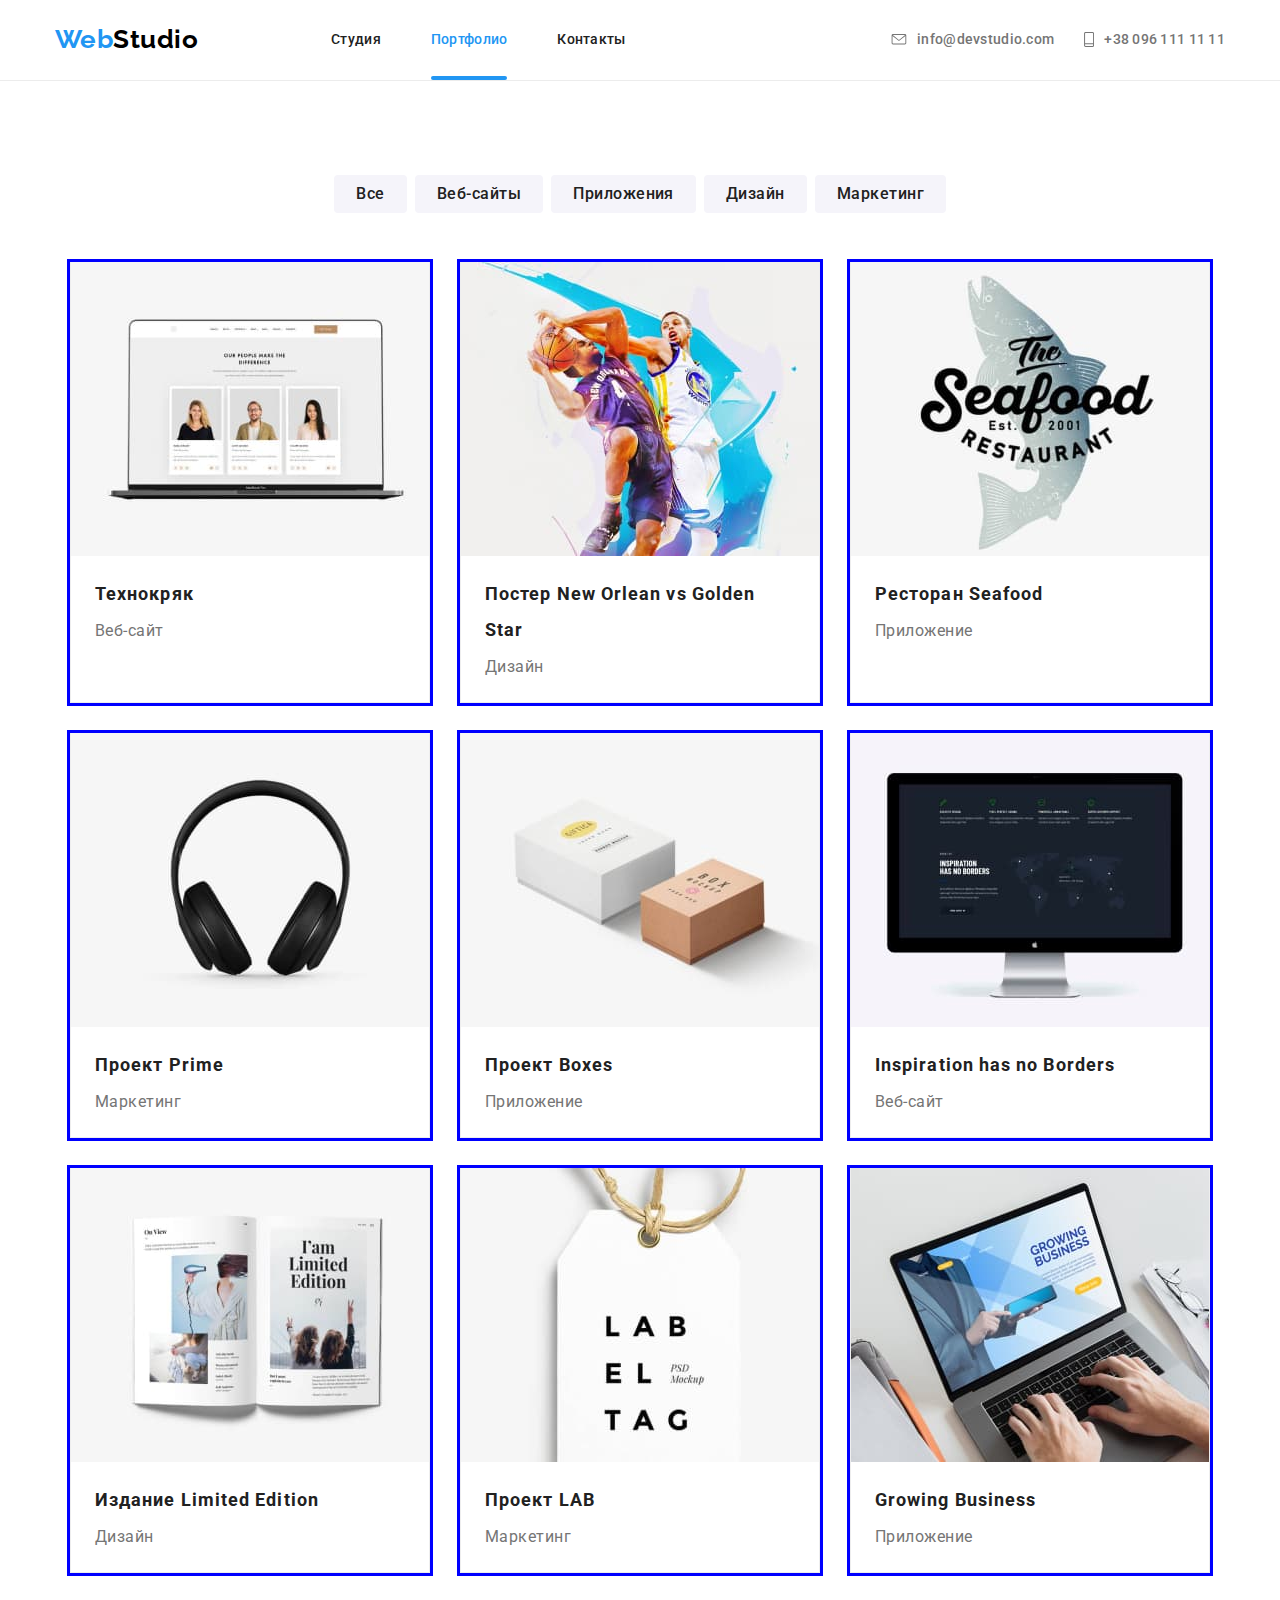
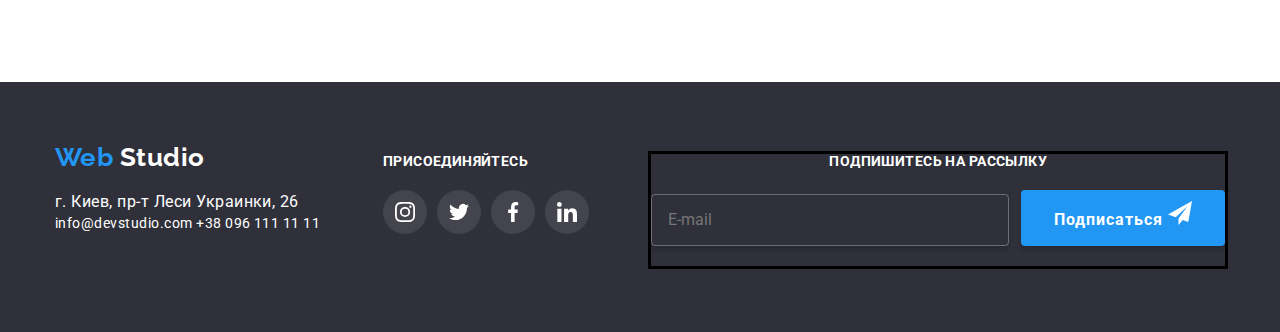
==== portfolio.html @ 9ae8184e "ДЗ адаптация" ====
<!DOCTYPE html>
<html lang="en">
  <head>
    <meta charset="UTF-8" />
    <meta name="viewport" content="width=device-width, initial-scale=1.0" />
    <title>Portfolio</title>
    <link
      href="https://fonts.googleapis.com/css2?family=Raleway:wght@700&family=Roboto:wght@400;500;700;900&display=swap"
      rel="stylesheet"
    />
    <link rel="stylesheet" href="./css/main.min.css" />
  </head>

  <body>
    <!--Header conteiner-->
    <header class="header">
      <div class="conteiner">
        <nav class="nav-conteiner">
          <a href="./index.html" class="logo">
            Web <span class="colorblack">Studio</span>
          </a>
          <button
            type="button"
            class="button-menu is-open"
            aria-expanded="false"
            aria-controls="navigation"
            data-menu-button
          >
            <svg class="icon" width="24" height="16" aria-label="menu switch">
              <use
                class="icon-menu"
                href="./img/symbol-defs3.svg#menu_24px"
              ></use>
              <use
                class="icon-close"
                href="./img/symbol-defs3.svg#close_24px"
              ></use>
            </svg>
          </button>
          <div class="navigation" id="navigation" data-menu>
            <ul class="site-nav">
              <li class="item">
                <a href="./index.html" class="link line-link">Студия</a>
              </li>
              <li class="item">
                <a href="./portfolio.html" class="link current">Портфолио</a>
              </li>
              <li class="item">
                <a href="#" class="link line-link">Контакты</a>
              </li>
            </ul>
            <address class="address-header">
              <a href="mailto:info@devstudio.com" class="link">
                <svg class="icon" width="16" height="11">
                  <use href="./img/symbol-defs3.svg#envelope"></use>
                </svg>
                <span class="contacts">info@devstudio.com</span>
              </a>
              <a href="tel:+380961111111" class="link">
                <svg class="icon" width="10" height="15">
                  <use href="./img/symbol-defs3.svg#vector"></use>
                </svg>
                <span class="contacts">+38 096 111 11 11</span></a
              >
            </address>
          </div>
        </nav>
      </div>
    </header>

    <!--Conteiner works-->
    <main>
      <section class="conteiner">
        <h1 class="visually-hidden">Portfolio</h1>

        <!--Conteiner filter-->
        <ul class="filter-button">
          <li class="item">
            <button type="button" class="button">Все</button>
          </li>
          <li class="item">
            <button type="button" class="button">Веб-сайты</button>
          </li>
          <li class="item">
            <button type="button" class="button">Приложения</button>
          </li>
          <li class="item">
            <button type="button" class="button">Дизайн</button>
          </li>
          <li class="item">
            <button type="button" class="button">Маркетинг</button>
          </li>
        </ul>

        <!--Conteiner portfolio-->
        <ul class="portfolio-list">
          <li class="item">
            <a href="#" class="portfolio-card">
              <div class="portfolio-hover">
                <img
                  src="./img/tekhnokriak.jpg"
                  alt="photo-website"
                  width="370"
                  height="294"
                  class="portfolio-img"
                />
                <p class="portfolio-description">
                  Технокряк это современная площадка распространения
                  коронавируса. Компании используют эту платформу для цифрового
                  шпионажа и атак на защищённые сервера конкурентов.
                </p>
              </div>

              <div class="portfolio">
                <h2 class="portfolio-title">Технокряк</h2>
                <p class="portfolio-text">Веб-сайт</p>
              </div>
            </a>
          </li>
          <li class="item">
            <a href="#" class="portfolio-card">
              <div class="portfolio-hover">
                <img
                  src="./img/poster.jpg"
                  alt="poster-basketball-players"
                  width="370"
                  height="294"
                  class="portfolio-img"
                />
                <p class="portfolio-description">
                  Lorem ipsum dolor, sit amet consectetur adipisicing elit.
                  Dignissimos, eaque perspiciatis. Adipisci commodi corporis
                  repellat? Rem, repudiandae! Illo, labore.
                </p>
              </div>
              <div class="portfolio">
                <h2 class="portfolio-title">
                  Постер New Orlean vs Golden Star
                </h2>
                <p class="portfolio-text">Дизайн</p>
              </div>
            </a>
          </li>
          <li class="item">
            <a href="#" class="portfolio-card">
              <div class="portfolio-hover">
                <img
                  src="./img/logo_seafood.jpg"
                  alt="logo-restoran-seafood"
                  width="370"
                  height="294"
                  class="portfolio-img"
                />
                <p class="portfolio-description">
                  Lorem ipsum dolor, sit amet consectetur adipisicing elit.
                  Dignissimos, eaque perspiciatis. Adipisci commodi corporis
                  repellat? Rem, repudiandae! Illo, labore.
                </p>
              </div>
              <div class="portfolio">
                <h2 class="portfolio-title">Ресторан Seafood</h2>
                <p class="portfolio-text">Приложение</p>
              </div>
            </a>
          </li>
          <li class="item">
            <a href="#" class="portfolio-card">
              <div class="portfolio-hover">
                <img
                  src="./img/wireless_headphones.jpg"
                  alt="photo-wireless-headphonesr"
                  width="370"
                  height="294"
                  class="portfolio-img"
                />
                <p class="portfolio-description">
                  Lorem ipsum dolor, sit amet consectetur adipisicing elit.
                  Dignissimos, eaque perspiciatis. Adipisci commodi corporis
                  repellat? Rem, repudiandae! Illo, labore.
                </p>
              </div>
              <div class="portfolio">
                <h2 class="portfolio-title">Проект Prime</h2>
                <p class="portfolio-text">Маркетинг</p>
              </div>
            </a>
          </li>
          <li class="item">
            <a href="#" class="portfolio-card">
              <div class="portfolio-hover">
                <img
                  src="./img/boxes.jpg"
                  alt="photo-two-boxes"
                  width="370"
                  height="294"
                  class="portfolio-img"
                />
                <p class="portfolio-description">
                  Lorem ipsum dolor, sit amet consectetur adipisicing elit.
                  Dignissimos, eaque perspiciatis. Adipisci commodi corporis
                  repellat? Rem, repudiandae! Illo, labore.
                </p>
              </div>
              <div class="portfolio">
                <h2 class="portfolio-title">Проект Boxes</h2>
                <p class="portfolio-text">Приложение</p>
              </div>
            </a>
          </li>
          <li class="item">
            <a href="#" class="portfolio-card">
              <div class="portfolio-hover">
                <img
                  src="./img/monitor.jpg"
                  alt="photo-monitor"
                  width="370"
                  height="294"
                  class="portfolio-img"
                />
                <p class="portfolio-description">
                  Lorem ipsum dolor, sit amet consectetur adipisicing elit.
                  Dignissimos, eaque perspiciatis. Adipisci commodi corporis
                  repellat? Rem, repudiandae! Illo, labore.
                </p>
              </div>
              <div class="portfolio">
                <h2 class="portfolio-title">Inspiration has no Borders</h2>
                <p class="portfolio-text">Веб-сайт</p>
              </div>
            </a>
          </li>
          <li class="item">
            <a href="#" class="portfolio-card">
              <div class="portfolio-hover">
                <img
                  src="./img/open-book.jpg"
                  alt="photo-open-book"
                  width="370"
                  height="294"
                  class="portfolio-img"
                />
                <p class="portfolio-description">
                  Lorem ipsum dolor, sit amet consectetur adipisicing elit.
                  Dignissimos, eaque perspiciatis. Adipisci commodi corporis
                  repellat? Rem, repudiandae! Illo, labore.
                </p>
              </div>
              <div class="portfolio">
                <h2 class="portfolio-title">Издание Limited Edition</h2>
                <p class="portfolio-text">Дизайн</p>
              </div>
            </a>
          </li>
          <li class="item">
            <a href="#" class="portfolio-card">
              <div class="portfolio-hover">
                <img
                  src="./img/label.jpg"
                  alt="photo-label"
                  width="370"
                  height="294"
                  class="portfolio-img"
                />
                <p class="portfolio-description">
                  Lorem ipsum dolor, sit amet consectetur adipisicing elit.
                  Dignissimos, eaque perspiciatis. Adipisci commodi corporis
                  repellat? Rem, repudiandae! Illo, labore.
                </p>
              </div>
              <div class="portfolio">
                <h2 class="portfolio-title">Проект LAB</h2>
                <p class="portfolio-text">Маркетинг</p>
              </div>
            </a>
          </li>
          <li class="item">
            <a href="#" class="portfolio-card">
              <div class="portfolio-hover">
                <img
                  src="./img/hands_laptop.jpg"
                  alt="photo-hands-laptop"
                  width="370"
                  height="294"
                  class="portfolio-img"
                />
                <p class="portfolio-description">
                  Lorem ipsum dolor, sit amet consectetur adipisicing elit.
                  Dignissimos, eaque perspiciatis. Adipisci commodi corporis
                  repellat? Rem, repudiandae! Illo, labore.
                </p>
              </div>
              <div class="portfolio">
                <h2 class="portfolio-title">Growing Business</h2>
                <p class="portfolio-text">Приложение</p>
              </div>
            </a>
          </li>
        </ul>
      </section>
    </main>

    <!--Footer conteiner-->
    <footer class="footer">
      <div class="conteiner">
        <div>
          <a href="./index.html" class="logo">
            Web <span class="colorwite">Studio</span>
          </a>

          <div class="address-footer">
            <address class="address-title">
              г. Киев, пр-т Леси Украинки, 26
            </address>

            <address class="address-subject">
              <a href="mailto:info@devstudio.com" class="link"
                >info@devstudio.com</a
              >
              <a href="tel:+380961111111" class="link">+38 096 111 11 11</a>
            </address>
          </div>
        </div>

        <div>
          <b class="footer-title">Присоединяйтесь</b>
          <ul class="social-item">
            <li class="social-footer">
              <a
                href="https://www.instagram.com/"
                aria-label="Instagram linc"
                target="_blank"
                class="link"
              >
                <span class="visually-hidden">Instagram linc</span>
                <svg class="icon" width="20" height="20">
                  <use href="./img/symbol-defs3.svg#instagram"></use>
                </svg>
              </a>
            </li>
            <li class="social-footer">
              <a
                href="https://twitter.com/"
                aria-label="Twitter linc"
                target="_blank"
                class="link"
              >
                <span class="visually-hidden">Twitter linc</span>
                <svg class="icon" width="20" height="20">
                  <use href="./img/symbol-defs3.svg#twitter"></use>
                </svg>
              </a>
            </li>
            <li class="social-footer">
              <a
                href="https://www.facebook.com/"
                aria-label="Facebook linc"
                target="_blank"
                class="link"
              >
                <span class="visually-hidden">Facebook linc</span>
                <svg class="icon" width="20" height="20">
                  <use href="./img/symbol-defs3.svg#facebook"></use>
                </svg>
              </a>
            </li>
            <li class="social-footer">
              <a
                href="https://www.linkedin.com/"
                aria-label="LinkedIn linc"
                target="_blank"
                class="link"
              >
                <span class="visually-hidden">LinkedIn linc</span>
                <svg class="icon" width="20" height="20">
                  <use href="./img/symbol-defs3.svg#linkedin"></use>
                </svg>
              </a>
            </li>
          </ul>
        </div>

        <div class="footer-mailing">
          <b class="footer-title">Подпишитесь на рассылку</b>

          <form class="form-footer" autocomplete="off">
            <input
              type="email"
              class="item"
              name="mail"
              id="mail"
              placeholder="E-mail"
            />
            <button type="submit" class="button-hero">
              Подписаться
              <svg class="icon" width="24" height="24">
                <use href="./img/symbol-defs3.svg#icon_send"></use>
              </svg>
            </button>
          </form>
        </div>
      </div>
    </footer>
  </body>
</html>
---- css/main.min.css ----
.address-header .link,.button-hero{display:-webkit-box;display:-ms-flexbox;display:flex;-webkit-box-align:center;-ms-flex-align:center;align-items:center}.services{display:-webkit-box;display:-ms-flexbox;display:flex;-ms-flex-wrap:wrap;flex-wrap:wrap}.form-field{display:-webkit-box;display:-ms-flexbox;display:flex;-webkit-box-orient:vertical;-webkit-box-direction:normal;-ms-flex-direction:column;flex-direction:column}.header .conteiner{display:-webkit-box;display:-ms-flexbox;display:flex;-webkit-box-pack:justify;-ms-flex-pack:justify;justify-content:space-between}.current::after,.line-link::after{content:"";position:absolute;bottom:0px;left:0px;height:4px;width:100%;background-color:#2196f3;border-radius:2px}.employees-link,.modal{-webkit-box-shadow:0px 2px 1px rgba(0,0,0,0.2),0px 1px 1px rgba(0,0,0,0.14),0px 1px 3px rgba(0,0,0,0.12);box-shadow:0px 2px 1px rgba(0,0,0,0.2),0px 1px 1px rgba(0,0,0,0.14),0px 1px 3px rgba(0,0,0,0.12)}.policy:visited{display:inline-block;margin-left:4px;color:#2196f3;text-decoration:underline}/*! modern-normalize v0.7.0 | MIT License | https://github.com/sindresorhus/modern-normalize */*,*::before,*::after{-webkit-box-sizing:border-box;box-sizing:border-box}:root{-moz-tab-size:4;-o-tab-size:4;tab-size:4}html{line-height:1.15;-webkit-text-size-adjust:100%}body{margin:0}body{font-family:system-ui,-apple-system,"Segoe UI",Roboto,Helvetica,Arial,sans-serif,"Apple Color Emoji","Segoe UI Emoji"}hr{height:0}abbr[title]{-webkit-text-decoration:underline dotted;text-decoration:underline dotted}b,strong{font-weight:bolder}code,kbd,samp,pre{font-family:ui-monospace, SFMono-Regular, Consolas, "Liberation Mono", Menlo, monospace;font-size:1em}small{font-size:80%}sub,sup{font-size:75%;line-height:0;position:relative;vertical-align:baseline}sub{bottom:-0.25em}sup{top:-0.5em}button,input,optgroup,select,textarea{font-family:inherit;font-size:100%;line-height:1.15;margin:0}button,select{text-transform:none}button,[type="button"],[type="reset"],[type="submit"]{-webkit-appearance:button}button::-moz-focus-inner,[type="button"]::-moz-focus-inner,[type="reset"]::-moz-focus-inner,[type="submit"]::-moz-focus-inner{border-style:none;padding:0}button:-moz-focusring,[type="button"]:-moz-focusring,[type="reset"]:-moz-focusring,[type="submit"]:-moz-focusring{outline:1px dotted ButtonText}legend{padding:0}progress{vertical-align:baseline}[type="number"]::-webkit-inner-spin-button,[type="number"]::-webkit-outer-spin-button{height:auto}[type="search"]{-webkit-appearance:textfield;outline-offset:-2px}[type="search"]::-webkit-search-decoration{-webkit-appearance:none}::-webkit-file-upload-button{-webkit-appearance:button;font:inherit}summary{display:list-item}html{-webkit-box-sizing:border-box;box-sizing:border-box}*,*::before,*::after{-webkit-box-sizing:inherit;box-sizing:inherit}a{text-decoration:none;color:inherit}address{font-style:inherit}button{border:none;outline:none;background-color:none;color:none;font-family:inherit}ul{list-style:none;margin:0px;padding:0px}h1,h2,h3,p{margin:auto}img{margin:0px;padding:0px;display:block}body{background-color:#fff;color:#757575;font-family:Roboto,sans-serif;letter-spacing:0.03em}body.modal-open{overflow:hidden}footer{background-color:#2f303a;color:#fff}.conteiner{max-width:1200px;margin:0px auto 0px}@media screen and (max-width: 479px){.conteiner{padding:60px 15px;width:calc(100% - 30px)}}@media screen and (min-width: 480px){.conteiner{width:480px;padding:60px 15px}}@media screen and (min-width: 768px){.conteiner{width:768px;padding:60px 15px}}@media screen and (min-width: 1200px){.conteiner{width:1200px;padding:94px 15px}}.header{border:1px solid #ececec;border-left:0px;border-right:0px;border-top:0px}.header .conteiner{padding-top:0px;padding-bottom:0px;-webkit-box-align:baseline;-ms-flex-align:baseline;align-items:baseline}.header{position:-webkit-sticky;position:sticky;top:0;z-index:1;border-bottom:1px solid #ececec;background-color:#fff}.footer .conteiner{display:-webkit-box;display:-ms-flexbox;display:flex;padding-top:60px;padding-bottom:60px}@media screen and (max-width: 767px){.footer .conteiner{-webkit-box-orient:vertical;-webkit-box-direction:normal;-ms-flex-direction:column;flex-direction:column;-webkit-box-align:center;-ms-flex-align:center;align-items:center}}@media screen and (min-width: 768px){.footer .conteiner{-webkit-box-orient:horizontal;-webkit-box-direction:normal;-ms-flex-direction:row;flex-direction:row;-ms-flex-wrap:wrap;flex-wrap:wrap;-ms-flex-line-pack:end;align-content:flex-end}}@media screen and (min-width: 1200px){.footer .conteiner{-webkit-box-orient:horizontal;-webkit-box-direction:normal;-ms-flex-direction:row;flex-direction:row;-webkit-box-pack:justify;-ms-flex-pack:justify;justify-content:space-between;-webkit-box-align:baseline;-ms-flex-align:baseline;align-items:baseline}}.footer-mailing{outline:solid 3px black;display:-webkit-box;display:-ms-flexbox;display:flex;-webkit-box-orient:vertical;-webkit-box-direction:normal;-ms-flex-direction:column;flex-direction:column;-webkit-box-align:center;-ms-flex-align:center;align-items:center}.footer-title{display:inline-block}@media screen and (max-width: 767px){.address-conteiner{display:-webkit-box;display:-ms-flexbox;display:flex;-webkit-box-orient:vertical;-webkit-box-direction:normal;-ms-flex-direction:column;flex-direction:column;-webkit-box-align:center;-ms-flex-align:center;align-items:center;padding-bottom:60px}}@media screen and (min-width: 768px){.address-conteiner{display:-webkit-box;display:-ms-flexbox;display:flex;-webkit-box-orient:vertical;-webkit-box-direction:normal;-ms-flex-direction:column;flex-direction:column;-webkit-box-align:center;-ms-flex-align:center;align-items:center}}@media screen and (max-width: 767px){.social-colneiner{display:-webkit-box;display:-ms-flexbox;display:flex;-webkit-box-orient:vertical;-webkit-box-direction:normal;-ms-flex-direction:column;flex-direction:column;-webkit-box-align:center;-ms-flex-align:center;align-items:center;padding-bottom:60px}}@media screen and (min-width: 768px){.social-colneiner{display:-webkit-box;display:-ms-flexbox;display:flex;-webkit-box-orient:vertical;-webkit-box-direction:normal;-ms-flex-direction:column;flex-direction:column;-webkit-box-align:center;-ms-flex-align:center;align-items:center}}.logo{color:#2196f3;font-family:Raleway,sans-serif;display:inline-block;outline:none}@media screen and (max-width: 767px){.logo{font-weight:bold;font-size:24px;line-height:1.17}}@media screen and (min-width: 768px){.logo{display:-webkit-box;display:-ms-flexbox;display:flex;-webkit-box-flex:1;-ms-flex-positive:1;flex-grow:1;font-weight:bold;font-size:24px;line-height:1.17}}@media screen and (min-width: 1200px){.logo{display:-webkit-box;display:-ms-flexbox;display:flex;-webkit-box-flex:0.5;-ms-flex-positive:0.5;flex-grow:0.5;font-weight:bold;font-size:26px;line-height:1.2}}.colorblack{color:#000}.colorwite{color:#fff}.footer .logo{margin-bottom:20px;display:inline-block}@media screen and (max-width: 767px){.footer .logo{font-weight:bold;font-size:24px;line-height:1.17}}@media screen and (min-width: 768px){.footer .logo{font-weight:bold;font-size:24px;line-height:1.17}}@media screen and (min-width: 1200px){.footer .logo{width:100%;font-weight:bold;font-size:26px;line-height:1.2}}.header{position:relative}.nav-conteiner{display:-webkit-box;display:-ms-flexbox;display:flex;-webkit-box-align:center;-ms-flex-align:center;align-items:center;-webkit-box-flex:1;-ms-flex-positive:1;flex-grow:1}@media screen and (max-width: 767px){.nav-conteiner{-webkit-box-pack:justify;-ms-flex-pack:justify;justify-content:space-between;height:60px}}@media screen and (min-width: 768px){.nav-conteiner{-webkit-box-pack:center;-ms-flex-pack:center;justify-content:center;height:80px}}@media screen and (max-width: 767px){.navigation{display:none;background-color:#fff;position:absolute;top:100%;left:0;width:100%;height:393px}.navigation.is-open{display:block}}@media screen and (min-width: 768px){.navigation{display:-webkit-box;display:-ms-flexbox;display:flex;-webkit-box-pack:justify;-ms-flex-pack:justify;justify-content:space-between;-webkit-box-flex:1;-ms-flex-positive:1;flex-grow:1}}.site-nav{display:-webkit-box;display:-ms-flexbox;display:flex}@media screen and (min-width: 768px){.site-nav .item:not(:last-child){margin-right:50px}}@media screen and (max-width: 767px){.site-nav{-webkit-box-orient:vertical;-webkit-box-direction:normal;-ms-flex-direction:column;flex-direction:column;-webkit-box-align:center;-ms-flex-align:center;align-items:center;padding:60px 0px}.site-nav .item:not(:last-child){margin-bottom:30px}}.site-nav .link{position:relative;color:#212121}@media screen and (max-width: 767px){.site-nav .link{font-weight:500;font-size:18px;line-height:1.17;letter-spacing:.02em;display:block;padding-bottom:10px}}@media screen and (min-width: 768px){.site-nav .link{font-weight:500;font-size:14px;line-height:1.14;letter-spacing:.02em;display:block;padding-top:32px;padding-bottom:32px}}.site-nav .link:hover,.site-nav .link:focus{color:#2196f3;outline:none;-webkit-transition:color 2500ms cubic-bezier(0.4, 0, 0.2, 1);transition:color 2500ms cubic-bezier(0.4, 0, 0.2, 1)}.site-nav .link.current{color:#2196f3}.line-link::after{-webkit-transform:scaleX(0);transform:scaleX(0);-webkit-transition:-webkit-transform 2500ms cubic-bezier(0.4, 0, 0.2, 1);transition:-webkit-transform 2500ms cubic-bezier(0.4, 0, 0.2, 1);transition:transform 2500ms cubic-bezier(0.4, 0, 0.2, 1);transition:transform 2500ms cubic-bezier(0.4, 0, 0.2, 1), -webkit-transform 2500ms cubic-bezier(0.4, 0, 0.2, 1)}.line-link:hover:after{-webkit-transform:scaleX(1);transform:scaleX(1)}.address-header{--color3: currentColor}@media screen and (max-width: 767px){.address-header{display:-webkit-box;display:-ms-flexbox;display:flex;-webkit-box-orient:vertical;-webkit-box-direction:normal;-ms-flex-direction:column;flex-direction:column;-webkit-box-align:center;-ms-flex-align:center;align-items:center;-webkit-box-pack:space-evenly;-ms-flex-pack:space-evenly;justify-content:space-evenly;padding-bottom:60px}}@media screen and (min-width: 768px){.address-header{display:-webkit-box;display:-ms-flexbox;display:flex;-webkit-box-orient:vertical;-webkit-box-direction:normal;-ms-flex-direction:column;flex-direction:column;-webkit-box-pack:space-evenly;-ms-flex-pack:space-evenly;justify-content:space-evenly}}@media screen and (min-width: 1200px){.address-header{display:-webkit-box;display:-ms-flexbox;display:flex;-webkit-box-orient:horizontal;-webkit-box-direction:normal;-ms-flex-direction:row;flex-direction:row;-ms-flex-pack:distribute;justify-content:space-around}}.address-header .link{color:#757575;-webkit-transition:border 2500ms cubic-bezier(0.4, 0, 0.2, 1),color 2500ms cubic-bezier(0.4, 0, 0.2, 1);transition:border 2500ms cubic-bezier(0.4, 0, 0.2, 1),color 2500ms cubic-bezier(0.4, 0, 0.2, 1)}.address-header .link:hover,.address-header .link:focus{color:#2196f3;outline:none}@media screen and (max-width: 767px){.address-header .link{font-weight:500;font-size:18px;line-height:1.17;letter-spacing:.02em}.address-header .link:not(:last-child){margin-bottom:16px}}@media screen and (min-width: 768px){.address-header .link{font-weight:500;font-size:12px;line-height:1.17;letter-spacing:.02em}}@media screen and (min-width: 1200px){.address-header .link{font-weight:500;font-size:14px;line-height:1.14;letter-spacing:.02em}.address-header .link:not(:last-child){margin-right:30px}}.address-header .contacts{margin-left:10px}.address-footer{display:-webkit-box;display:-ms-flexbox;display:flex;height:79px;width:100%}@media screen and (max-width: 1199px){.address-footer{-webkit-box-orient:vertical;-webkit-box-direction:normal;-ms-flex-direction:column;flex-direction:column;-webkit-box-align:center;-ms-flex-align:center;align-items:center}}@media screen and (min-width: 1200px){.address-footer{-webkit-box-orient:vertical;-webkit-box-direction:normal;-ms-flex-direction:column;flex-direction:column;-webkit-box-align:start;-ms-flex-align:start;align-items:flex-start}}.address-subject{font-weight:400;font-size:14px;line-height:1.7;margin-bottom:4px;display:inline-block}.address-contacts{display:inline-block;margin-bottom:4px;color:rgba(250,250,250,0.6);font-weight:400;font-size:14px;line-height:1.7;-webkit-transition:background-color 2500ms cubic-bezier(0.4, 0, 0.2, 1),color 2500ms cubic-bezier(0.4, 0, 0.2, 1);transition:background-color 2500ms cubic-bezier(0.4, 0, 0.2, 1),color 2500ms cubic-bezier(0.4, 0, 0.2, 1)}.address-contacts:hover,.address-contacts:focus{color:#2196f3;outline:none}.address-contacts:nth-last-child(-n+1){margin-bottom:0}.button-hero{display:inline-block;padding:10px 32px;min-width:200px;min-height:50px;border-radius:4px;background-color:#2196f3;color:#fff;border:1px solid transparent;-webkit-box-shadow:0px 4px 4px rgba(0,0,0,0.15);box-shadow:0px 4px 4px rgba(0,0,0,0.15);font-weight:700;font-size:16px;line-height:1.88;letter-spacing:.06em;-webkit-transition:background-color 2500ms cubic-bezier(0.4, 0, 0.2, 1),color 2500ms cubic-bezier(0.4, 0, 0.2, 1);transition:background-color 2500ms cubic-bezier(0.4, 0, 0.2, 1),color 2500ms cubic-bezier(0.4, 0, 0.2, 1)}.button-hero:focus,.button-hero:hover{background-color:#188ce8;outline:none}.hero .icon{margin-left:10px}.button{padding:6px 22px;margin:0px;background-color:#f5f4fa;color:#212121;min-width:73px;min-height:38px;border-radius:4px;font-weight:500;font-size:16px;line-height:1.6;letter-spacing:.03em}.filter-button{margin-bottom:34px}@media screen and (max-width: 767px){.filter-button{display:-webkit-box;display:-ms-flexbox;display:flex;-ms-flex-wrap:wrap;flex-wrap:wrap;-ms-flex-line-pack:distribute;align-content:space-around}}@media screen and (min-width: 768px){.filter-button{display:-webkit-box;display:-ms-flexbox;display:flex;-webkit-box-pack:center;-ms-flex-pack:center;justify-content:center;-webkit-box-align:center;-ms-flex-align:center;align-items:center}}.filter-button .item:not(:last-child){margin-right:8px}.filter-button .button{-webkit-transition:background-color 2500ms cubic-bezier(0.4, 0, 0.2, 1),color 2500ms cubic-bezier(0.4, 0, 0.2, 1);transition:background-color 2500ms cubic-bezier(0.4, 0, 0.2, 1),color 2500ms cubic-bezier(0.4, 0, 0.2, 1)}.filter-button .button:hover,.filter-button .button:focus{background-color:#2196f3;color:#fff;-webkit-box-shadow:0px 2px 2px rgba(0,0,0,0.12),0px 1px 2px rgba(0,0,0,0.08),0px 3px 1px rgba(0,0,0,0.1);box-shadow:0px 2px 2px rgba(0,0,0,0.12),0px 1px 2px rgba(0,0,0,0.08),0px 3px 1px rgba(0,0,0,0.1);outline:none}.button-menu{width:40px;height:40px;display:-webkit-inline-box;display:-ms-inline-flexbox;display:inline-flex;-webkit-box-pack:center;-ms-flex-pack:center;justify-content:center;-webkit-box-align:center;-ms-flex-align:center;align-items:center;margin:0;padding:0;background-color:transparent}@media screen and (min-width: 767px){.button-menu{display:none}}.button-menu .icon-menu{display:none}.button-menu.is-open .icon-menu{display:block}.button-menu.is-open .icon-close{display:none}.button-menu .icon:hover,.button-menu .icon:focus{fill:#2196f3;-webkit-transition:2500ms cubic-bezier(0.4, 0, 0.2, 1);transition:2500ms cubic-bezier(0.4, 0, 0.2, 1)}.section-title{color:#212121;text-align:center}@media screen and (max-width: 1199px){.section-title{font-weight:700;font-size:28px;line-height:1.18;margin-bottom:30px}}@media screen and (min-width: 1200px){.section-title{font-weight:700;font-size:36px;line-height:1.17;margin-bottom:50px}}.visually-hidden{position:absolute;clip:rect(1px, 1px, 1px, 1px);padding:0;border:0;width:1px;height:1px;overflow:hidden}@media screen and (min-width: 768px){.features{display:-webkit-box;display:-ms-flexbox;display:flex;-ms-flex-wrap:wrap;flex-wrap:wrap;margin:-15px}}.features-title{margin-bottom:10px;color:#212121;font-weight:700;font-size:14px;line-height:1.14;text-transform:uppercase}@media screen and (max-width: 767px){.features-title{text-align:center}}.features-text{font-weight:400;font-size:14px;line-height:1.7}@media screen and (max-width: 767px){.features-list:not(:last-child){margin-bottom:30px}}@media screen and (min-width: 768px){.features-list{width:calc((100% - 2 * 30px) / 2);margin:15px}}@media screen and (min-width: 1200px){.features-list{width:calc((100% - 4 * 30px) / 4);margin:15px}}.features-link{border-radius:4px;background-color:#f5f4fa;display:-webkit-inline-box;display:-ms-inline-flexbox;display:inline-flex;-webkit-box-pack:center;-ms-flex-pack:center;justify-content:center;-webkit-box-align:center;-ms-flex-align:center;align-items:center;margin-bottom:30px;width:100%;height:120px}.services-title{color:#fff;font-weight:700;font-size:14px;line-height:1.14;text-transform:uppercase}.services-img{display:block}.services-link{position:relative;width:calc((100% - 3 * 30px) / 3);margin:15px}.services-actions{width:370px;height:70px;background-color:rgba(47,48,58,0.8);position:absolute;top:100%;left:50%;-webkit-transform:translate(-50%, -100%);transform:translate(-50%, -100%);display:-webkit-box;display:-ms-flexbox;display:flex;-webkit-box-pack:center;-ms-flex-pack:center;justify-content:center;-webkit-box-align:center;-ms-flex-align:center;align-items:center}@media screen and (max-width: 1199px){.services{display:none}}.customers-items{display:-webkit-box;display:-ms-flexbox;display:flex;-ms-flex-wrap:wrap;flex-wrap:wrap;margin:-15px;--color4: currentColor;color:#afb1b8}.customers-linc{height:90px;margin:15px;display:-webkit-inline-box;display:-ms-inline-flexbox;display:inline-flex;-webkit-box-pack:center;-ms-flex-pack:center;justify-content:center;-webkit-box-align:center;-ms-flex-align:center;align-items:center}@media screen and (max-width: 767px){.customers-linc{width:calc((100% - 2 * 30px) / 2)}}@media screen and (min-width: 768px){.customers-linc{width:calc((100% - 3 * 30px) / 3)}}@media screen and (min-width: 1200px){.customers-linc{width:calc((100% - 6 * 30px) / 6)}}.customers-linc .link{width:100%;height:90px;display:-webkit-inline-box;display:-ms-inline-flexbox;display:inline-flex;-webkit-box-pack:center;-ms-flex-pack:center;justify-content:center;-webkit-box-align:center;-ms-flex-align:center;align-items:center;border:1px solid #afb1b8;-webkit-box-sizing:border-box;box-sizing:border-box;border-radius:4px;-webkit-transition:border 2500ms cubic-bezier(0.4, 0, 0.2, 1),color 2500ms cubic-bezier(0.4, 0, 0.2, 1);transition:border 2500ms cubic-bezier(0.4, 0, 0.2, 1),color 2500ms cubic-bezier(0.4, 0, 0.2, 1)}.customers-linc .link:hover,.customers-linc .link:focus{border:1px solid #2196f3;color:#2196f3;outline:none}@media screen and (min-width: 768px){.employees{display:-webkit-box;display:-ms-flexbox;display:flex;-ms-flex-wrap:wrap;flex-wrap:wrap;margin:-15px}}.employees-section{background-color:#f5f4fa}.employees-title{margin-bottom:10px;color:#212121;font-weight:500;font-size:16px;line-height:1.19;text-align:center}.employees-text{margin-bottom:16px;font-weight:400;font-size:16px;line-height:1.19;text-align:center}.employees-link{background-color:#fff;border-radius:0px 0px 4px 4px}@media screen and (max-width: 767px){.employees-link{width:100%;outline:solid 3px black}.employees-link:not(:last-child){margin-bottom:30px}}@media screen and (min-width: 768px){.employees-link{width:calc((100% - 2 * 30px) / 2);margin:15px;outline:solid 3px red}}@media screen and (min-width: 1200px){.employees-link{width:calc((100% - 4 * 30px) / 4);margin:15px;outline:solid 3px blue}}.employees-item{text-align:center;padding:30px 0px 24px;margin:0px}@media screen and (min-width: 767px){.portfolio-list{display:-webkit-box;display:-ms-flexbox;display:flex;-ms-flex-wrap:wrap;flex-wrap:wrap}}@media screen and (min-width: 1023px){.portfolio-list{display:-webkit-box;display:-ms-flexbox;display:flex;-ms-flex-wrap:wrap;flex-wrap:wrap}}.portfolio-list .item{background:#fff;border:1px solid #eee;border-top:0px}@media screen and (max-width: 767px){.portfolio-list .item{width:100%;outline:solid 3px black}.portfolio-list .item:not(:last-child){margin-bottom:30px}}@media screen and (min-width: 768px){.portfolio-list .item{width:calc((100% - 2 * 30px) / 2);margin:15px;outline:solid 3px red}}@media screen and (min-width: 1200px){.portfolio-list .item{width:calc((100% - 3 * 30px) / 3);margin:15px;outline:solid 3px blue}}.portfolio{padding:20px 24px}.portfolio-description{margin:0px;font-weight:400;font-size:18px;line-height:1.57;letter-spacing:.03em;position:absolute;top:0;width:100%;height:100%;padding:63px 24px;background-color:rgba(33,150,243,0.9);color:#fff;-webkit-transform:translateY(100%);transform:translateY(100%);-webkit-transition:-webkit-transform 2500ms cubic-bezier(0.4, 0, 0.2, 1);transition:-webkit-transform 2500ms cubic-bezier(0.4, 0, 0.2, 1);transition:transform 2500ms cubic-bezier(0.4, 0, 0.2, 1);transition:transform 2500ms cubic-bezier(0.4, 0, 0.2, 1), -webkit-transform 2500ms cubic-bezier(0.4, 0, 0.2, 1)}.portfolio-card:hover{-webkit-box-shadow:1px 4px 6px rgba(0,0,0,0.16),0px 4px 4px rgba(0,0,0,0.06),0px 1px 1px rgba(0,0,0,0.12);box-shadow:1px 4px 6px rgba(0,0,0,0.16),0px 4px 4px rgba(0,0,0,0.06),0px 1px 1px rgba(0,0,0,0.12)}.portfolio-card:focus .portfolio-description,.portfolio-card:hover .portfolio-description{-webkit-transform:translateY(0);transform:translateY(0)}.portfolio-img{display:block}.portfolio-hover{position:relative;overflow:hidden}.portfolio-title{margin:0;margin-bottom:4px;color:#212121;font-weight:700;font-size:18px;line-height:2;letter-spacing:.06em}.portfolio-text{margin:0px;font-weight:400;font-size:16px;line-height:1.88}.social-icon{display:-webkit-box;display:-ms-flexbox;display:flex;-webkit-box-pack:center;-ms-flex-pack:center;justify-content:center;-webkit-box-align:center;-ms-flex-align:center;align-items:center;margin:0px;--color4: currentColor;color:#afb1b8}.social-icon .social-linc:not(:last-child){margin-right:10px}.social-linc .link{width:44px;height:44px;border-radius:50%;display:-webkit-inline-box;display:-ms-inline-flexbox;display:inline-flex;-webkit-box-pack:center;-ms-flex-pack:center;justify-content:center;-webkit-box-align:center;-ms-flex-align:center;align-items:center;-webkit-transition:background-color 2500ms cubic-bezier(0.4, 0, 0.2, 1),color 2500ms cubic-bezier(0.4, 0, 0.2, 1);transition:background-color 2500ms cubic-bezier(0.4, 0, 0.2, 1),color 2500ms cubic-bezier(0.4, 0, 0.2, 1);background-color:#fff}.social-linc .link:hover,.social-linc .link:focus{background-color:#2196f3;color:#fff;outline:none}.social-item{display:-webkit-box;display:-ms-flexbox;display:flex;-webkit-box-pack:center;-ms-flex-pack:center;justify-content:center;-webkit-box-align:center;-ms-flex-align:center;align-items:center;margin:0px;--color4: currentColor;color:#fff}.social-item .social-footer:not(:last-child){margin-right:10px}.social-footer .link{width:44px;height:44px;border-radius:50%;display:-webkit-inline-box;display:-ms-inline-flexbox;display:inline-flex;-webkit-box-pack:center;-ms-flex-pack:center;justify-content:center;-webkit-box-align:center;-ms-flex-align:center;align-items:center;-webkit-transition:background-color 2500ms cubic-bezier(0.4, 0, 0.2, 1),color 2500ms cubic-bezier(0.4, 0, 0.2, 1);transition:background-color 2500ms cubic-bezier(0.4, 0, 0.2, 1),color 2500ms cubic-bezier(0.4, 0, 0.2, 1);background-color:rgba(250,250,250,0.1)}.social-footer .link:hover,.social-footer .link:focus{background-color:#2196f3;outline:none}.footer-title{margin-bottom:20px;font-weight:700;font-size:14px;line-height:1.14;letter-spacing:.03em;text-transform:uppercase}.backdrop{position:fixed;z-index:3;top:0;left:0;width:100%;height:100%;background-color:rgba(0,0,0,0.2);-webkit-transition:2500ms cubic-bezier(0.4, 0, 0.2, 1);transition:2500ms cubic-bezier(0.4, 0, 0.2, 1);overflow-y:scroll}.backdrop.is-hidden{opacity:0;pointer-events:none}.modal{background-color:#fff;border-radius:4px}@media screen and (max-width: 479px){.modal{width:calc(100% - 5px);height:609px;position:absolute;top:20%;left:50%;-webkit-transform:translate(-50%, -20%);transform:translate(-50%, -20%)}}@media screen and (min-width: 480px) and (max-width: 767px){.modal{width:450px;min-height:609px;position:absolute;top:20%;left:50%;-webkit-transform:translate(-50%, -20%);transform:translate(-50%, -20%)}}@media screen and (min-width: 768px){.modal{position:absolute;top:50%;left:50%;-webkit-transform:translate(-50%, -50%);transform:translate(-50%, -50%);width:450px;max-height:609px}}@media screen and (min-width: 1200px){.modal{position:absolute;top:50%;left:50%;-webkit-transform:translate(-50%, -50%);transform:translate(-50%, -50%);width:528px;max-height:581px}}.form{position:relative;margin-left:auto;margin-right:auto;padding:40px}.form-text{margin-bottom:30px;font-weight:700;font-size:20px;line-height:1.6;text-align:center;color:#212121}.form-label{position:absolute;top:50%;left:42px;-webkit-transform:translateY(-50%);transform:translateY(-50%);font-weight:400;font-size:14px;line-height:1.14;letter-spacing:.01em;color:#757575}.close-button{position:absolute;top:0%;right:8px;-webkit-transform:translateY(20%);transform:translateY(20%);width:30px;height:30px;display:-webkit-inline-box;display:-ms-inline-flexbox;display:inline-flex;-webkit-box-pack:center;-ms-flex-pack:center;justify-content:center;-webkit-box-align:center;-ms-flex-align:center;align-items:center;border-radius:50%;background-color:#fff;border:1px solid rgba(0,0,0,0.1);-webkit-box-sizing:border-box;box-sizing:border-box}.close-button .icon{margin:0}.close-button .icon:hover,.close-button .icon:focus{fill:#2196f3;-webkit-transition:2500ms cubic-bezier(0.4, 0, 0.2, 1);transition:2500ms cubic-bezier(0.4, 0, 0.2, 1)}.form-field{position:relative;margin-bottom:28px}.form-field .icon{margin:0;position:absolute;top:50%;left:16px;-webkit-transform:translateY(-50%);transform:translateY(-50%);display:inline-block;width:18px;height:18px;background-color:#fff}.form-input{padding-top:12px;padding-bottom:12px;padding-left:40px;border:1px solid rgba(33,33,33,0.2);-webkit-box-sizing:border-box;box-sizing:border-box;border-radius:4px}.form-input:focus{outline:none;border-color:#2196f3}.form-input:focus ~ .icon{fill:#2196f3;-webkit-transition:fill 2500ms cubic-bezier(0.4, 0, 0.2, 1);transition:fill 2500ms cubic-bezier(0.4, 0, 0.2, 1)}.form-input:focus+.form-label,.form-input:not(:placeholder-shown)+.form-label{color:#2196f3;-webkit-transform:translateY(-40px) translateX(-30px);transform:translateY(-40px) translateX(-30px);-webkit-transition:2500ms cubic-bezier(0.4, 0, 0.2, 1);transition:2500ms cubic-bezier(0.4, 0, 0.2, 1)}@media screen and (max-width: 479px){.form-input{width:100%;height:40px}}@media screen and (min-width: 480px){.form-input{width:370px;height:40px}}@media screen and (min-width: 1200px){.form-input{width:448px;height:40px}}.textarea{padding:12px 16px;resize:none;border:1px solid rgba(33,33,33,0.2);-webkit-box-sizing:border-box;box-sizing:border-box}.textarea:focus{outline:none;border-color:#2196f3;-webkit-transition:2500ms cubic-bezier(0.4, 0, 0.2, 1);transition:2500ms cubic-bezier(0.4, 0, 0.2, 1)}.textarea:focus+.label-comment,.textarea:not(:placeholder-shown)+.label-comment{color:#2196f3;-webkit-transform:translateY(-30px) translateX(-5px);transform:translateY(-30px) translateX(-5px);-webkit-transition:2500ms cubic-bezier(0.4, 0, 0.2, 1);transition:2500ms cubic-bezier(0.4, 0, 0.2, 1)}@media screen and (max-width: 479px){.textarea{width:100%;height:120px}}@media screen and (min-width: 480px){.textarea{width:370px;height:120px}}@media screen and (min-width: 1200px){.textarea{width:448px;height:120px}}.label-comment{position:absolute;top:10%;left:16px;font-weight:400;font-size:14px;line-height:1.14;letter-spacing:.01em;color:#757575}.form-footer{display:-webkit-box;display:-ms-flexbox;display:flex}@media screen and (max-width: 1199px){.form-footer{-webkit-box-orient:vertical;-webkit-box-direction:normal;-ms-flex-direction:column;flex-direction:column;-webkit-box-align:center;-ms-flex-align:center;align-items:center}}@media screen and (min-width: 1200px){.form-footer{-webkit-box-orient:horizontal;-webkit-box-direction:normal;-ms-flex-direction:row;flex-direction:row;-webkit-box-align:baseline;-ms-flex-align:baseline;align-items:baseline}}.form-footer .item{font-weight:400;font-size:16px;line-height:1.25;color:#757575;padding-left:16px;padding-top:15px;padding-bottom:15px;background-color:inherit;border:1px solid rgba(255,255,255,0.3);-webkit-box-sizing:border-box;box-sizing:border-box;-webkit-box-shadow:0px 4px 4px rgba(0,0,0,0.15);box-shadow:0px 4px 4px rgba(0,0,0,0.15);border-radius:4px}@media screen and (max-width: 479px){.form-footer .item{max-width:450px;width:100%;min-height:50px;margin-bottom:20px}}@media screen and (min-width: 480px){.form-footer .item{width:450px;min-height:50px;margin-bottom:20px}}@media screen and (min-width: 1200px){.form-footer .item{width:358px;min-height:50px;margin-right:12px}}.form-footer .item:focus{outline:none}.policy-form{margin-bottom:30px;color:#757575}@media screen and (max-width: 1199px){.policy-form{font-weight:400;font-size:12px;line-height:1.7}}@media screen and (min-width: 1200px){.policy-form{font-weight:400;font-size:14px;line-height:1.7}}.checkbox{-webkit-appearance:none;-moz-appearance:none;appearance:none}.checkbox ~ .checkbox-label::before{content:"";display:block;width:16px;height:16px;border:2px solid #212121;border-radius:2px;margin-right:8px;-ms-flex-negative:0;flex-shrink:0}.checkbox:checked ~ .checkbox-label::before{background-color:#2196f3;border-color:transparent;background-image:url("../img/icon_check.svg");background-repeat:no-repeat;background-position:center;width:16px;height:16px;-webkit-transition:2500ms cubic-bezier(0.4, 0, 0.2, 1);transition:2500ms cubic-bezier(0.4, 0, 0.2, 1)}.checkbox-label{display:-webkit-box;display:-ms-flexbox;display:flex;-webkit-box-pack:center;-ms-flex-pack:center;justify-content:center;-webkit-box-align:center;-ms-flex-align:center;align-items:center}.policy{display:inline-block;margin-left:4px;color:#2196f3;text-decoration:underline}
/*# sourceMappingURL=main.min.css.map */
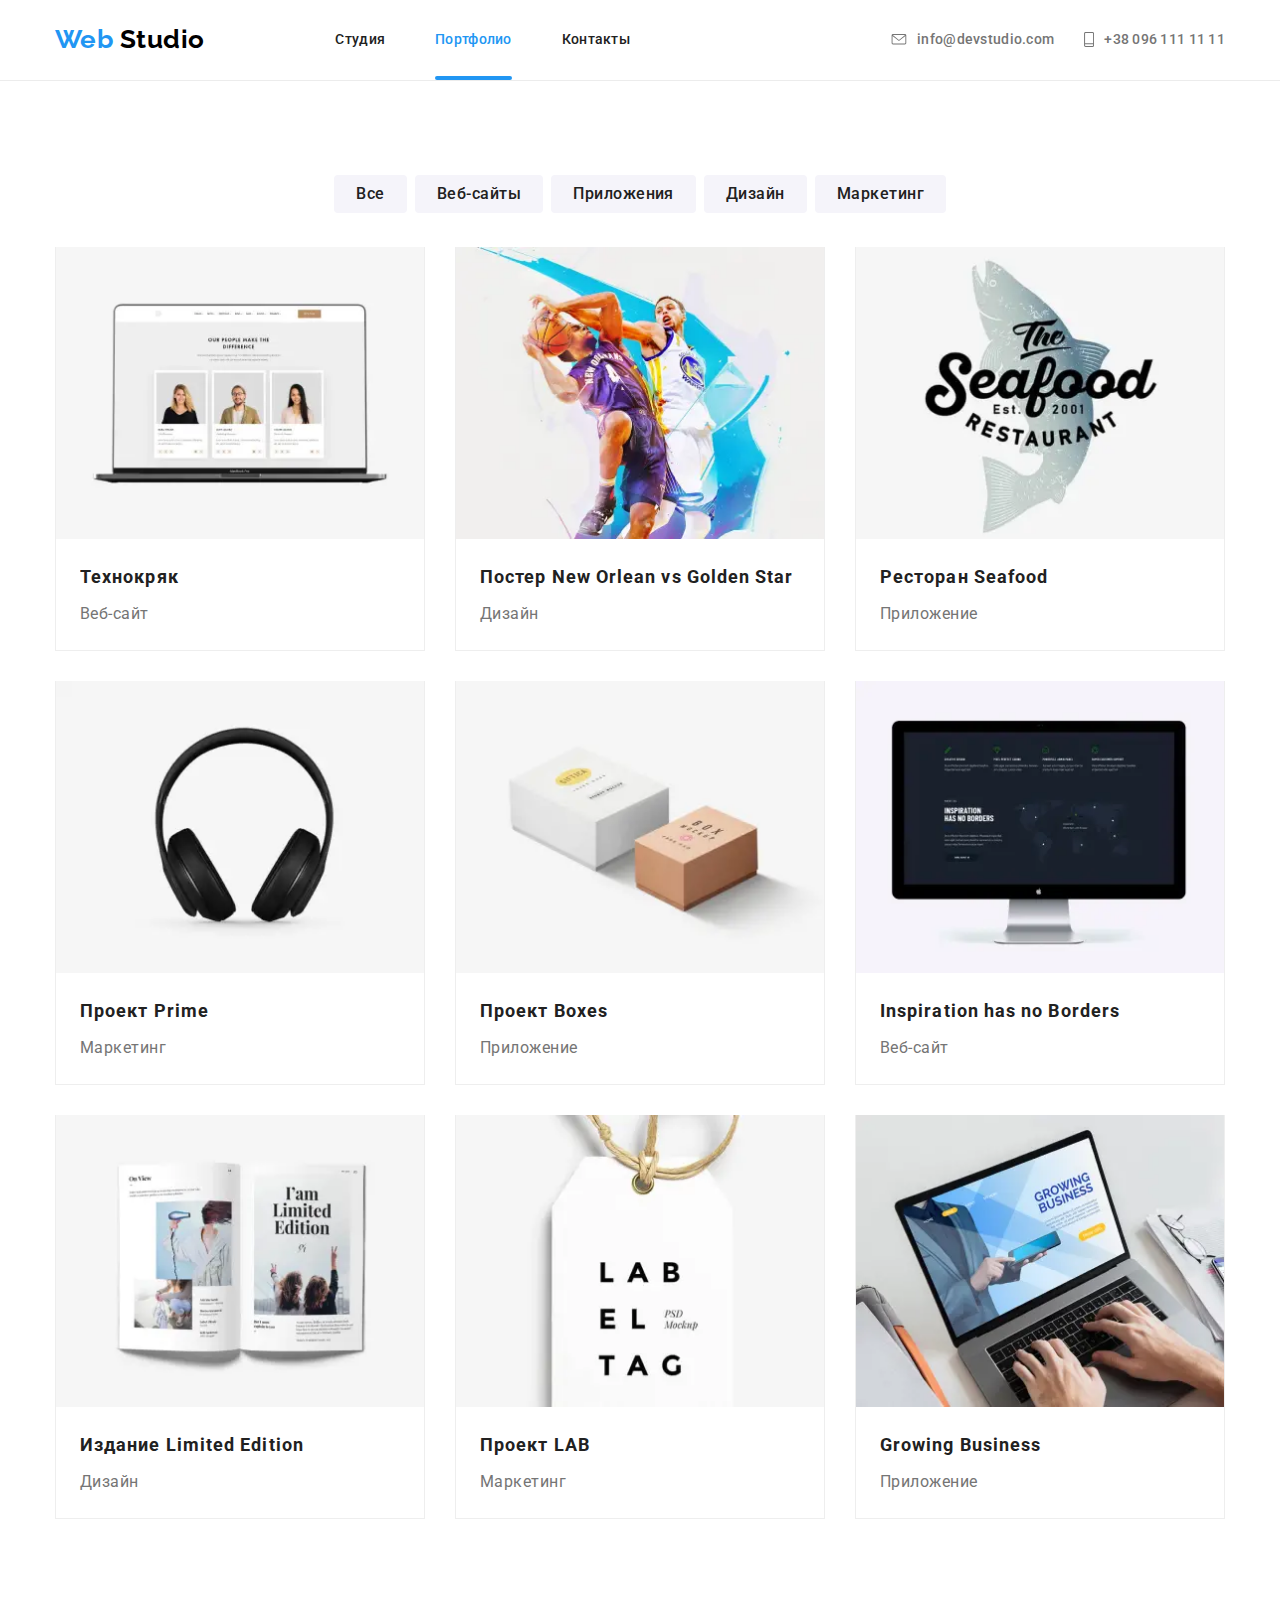
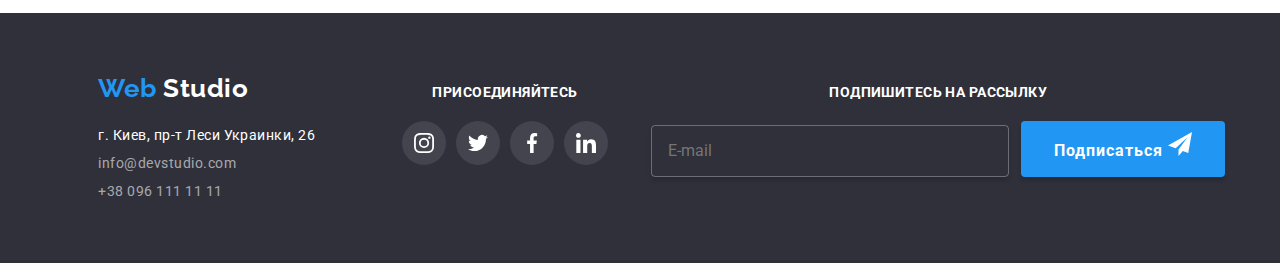
==== commit d3675d6c: "Готовое ДЗ" ====
--- a/portfolio.html
+++ b/portfolio.html
@@ -17,7 +17,7 @@
       <div class="conteiner">
         <nav class="nav-conteiner">
           <a href="./index.html" class="logo">
-            Web <span class="colorblack">Studio</span>
+            <span>Web <span class="colorblack">Studio</span></span>
           </a>
           <button
             type="button"
@@ -28,12 +28,12 @@
           >
             <svg class="icon" width="24" height="16" aria-label="menu switch">
               <use
+                class="icon-close"
+                href="./img/symbol-defs3.svg#close_24px"
+              ></use>
+              <use
                 class="icon-menu"
                 href="./img/symbol-defs3.svg#menu_24px"
-              ></use>
-              <use
-                class="icon-close"
-                href="./img/symbol-defs3.svg#close_24px"
               ></use>
             </svg>
           </button>
@@ -97,13 +97,60 @@
           <li class="item">
             <a href="#" class="portfolio-card">
               <div class="portfolio-hover">
-                <img
-                  src="./img/tekhnokriak.jpg"
-                  alt="photo-website"
-                  width="370"
-                  height="294"
-                  class="portfolio-img"
-                />
+                <picture>
+                  <source
+                    srcset="
+                      ./img/mob-tekhnokriak.webp    1x,
+                      ./img/mob-tekhnokriak@2x.webp 2x
+                    "
+                    media="(max-width: 767px)"
+                    type="image/webp"
+                  />
+                  <source
+                    srcset="
+                      ./img/mob-tekhnokriak.jpg    1x,
+                      ./img/mob-tekhnokriak@2x.jpg 2x
+                    "
+                    media="(max-width: 767px)"
+                  />
+                  <source
+                    srcset="
+                      ./img/desk-tekhnokriak.webp    1x,
+                      ./img/desk-tekhnokriak@2x.webp 2x
+                    "
+                    media="(min-width: 1200px)"
+                    type="image/webp"
+                  />
+                  <source
+                    srcset="
+                      ./img/desk-tekhnokriak.jpg    1x,
+                      ./img/desk-tekhnokriak@2x.jpg 2x
+                    "
+                    media="(min-width: 1200px)"
+                  />
+                  <source
+                    srcset="
+                      ./img/tabl-tekhnokriak.webp    1x,
+                      ./img/tabl-tekhnokriak@2x.webp 2x
+                    "
+                    media="(min-width: 768px)"
+                    type="image/webp"
+                  />
+                  <source
+                    srcset="
+                      ./img/tabl-tekhnokriak.jpg    1x,
+                      ./img/tabl-tekhnokriak@2x.jpg 2x
+                    "
+                    media="(min-width: 768px)"
+                  />
+                  <img
+                    src="./img/tekhnokriak.jpg"
+                    alt="photo-website"
+                    width="370"
+                    height="294"
+                    class="portfolio-img"
+                  />
+                </picture>
                 <p class="portfolio-description">
                   Технокряк это современная площадка распространения
                   коронавируса. Компании используют эту платформу для цифрового
@@ -120,13 +167,57 @@
           <li class="item">
             <a href="#" class="portfolio-card">
               <div class="portfolio-hover">
-                <img
-                  src="./img/poster.jpg"
-                  alt="poster-basketball-players"
-                  width="370"
-                  height="294"
-                  class="portfolio-img"
-                />
+                <picture>
+                  <source
+                    srcset="
+                      ./img/mob-poster.webp    1x,
+                      ./img/mob-poster@2x.webp 2x
+                    "
+                    media="(max-width: 767px)"
+                    type="image/webp"
+                  />
+                  <source
+                    srcset="./img/mob-poster.jpg 1x, ./img/mob-poster@2x.jpg 2x"
+                    media="(max-width: 767px)"
+                  />
+                  <source
+                    srcset="
+                      ./img/desk-poster.webp    1x,
+                      ./img/desk-poster@2x.webp 2x
+                    "
+                    media="(min-width: 1200px)"
+                    type="image/webp"
+                  />
+                  <source
+                    srcset="
+                      ./img/desk-poster.jpg    1x,
+                      ./img/desk-poster@2x.jpg 2x
+                    "
+                    media="(min-width: 1200px)"
+                  />
+                  <source
+                    srcset="
+                      ./img/tabl-poster.webp    1x,
+                      ./img/tabl-poster@2x.webp 2x
+                    "
+                    media="(min-width: 768px)"
+                    type="image/webp"
+                  />
+                  <source
+                    srcset="
+                      ./img/tabl-poster.jpg    1x,
+                      ./img/tabl-poster@2x.jpg 2x
+                    "
+                    media="(min-width: 768px)"
+                  />
+                  <img
+                    src="./img/poster.jpg"
+                    alt="poster-basketball-players"
+                    width="370"
+                    height="294"
+                    class="portfolio-img"
+                  />
+                </picture>
                 <p class="portfolio-description">
                   Lorem ipsum dolor, sit amet consectetur adipisicing elit.
                   Dignissimos, eaque perspiciatis. Adipisci commodi corporis
@@ -144,13 +235,60 @@
           <li class="item">
             <a href="#" class="portfolio-card">
               <div class="portfolio-hover">
-                <img
-                  src="./img/logo_seafood.jpg"
-                  alt="logo-restoran-seafood"
-                  width="370"
-                  height="294"
-                  class="portfolio-img"
-                />
+                <picture>
+                  <source
+                    srcset="
+                      ./img/mob-logo_seafood.webp    1x,
+                      ./img/mob-logo_seafood@2x.webp 2x
+                    "
+                    media="(max-width: 767px)"
+                    type="image/webp"
+                  />
+                  <source
+                    srcset="
+                      ./img/mob-logo_seafood.jpg    1x,
+                      ./img/mob-logo_seafood@2x.jpg 2x
+                    "
+                    media="(max-width: 767px)"
+                  />
+                  <source
+                    srcset="
+                      ./img/desk-logo_seafood.webp    1x,
+                      ./img/desk-logo_seafood@2x.webp 2x
+                    "
+                    media="(min-width: 1200px)"
+                    type="image/webp"
+                  />
+                  <source
+                    srcset="
+                      ./img/desk-logo_seafood.jpg    1x,
+                      ./img/desk-logo_seafood@2x.jpg 2x
+                    "
+                    media="(min-width: 1200px)"
+                  />
+                  <source
+                    srcset="
+                      ./img/tabl-logo_seafood.webp    1x,
+                      ./img/tabl-logo_seafood@2x.webp 2x
+                    "
+                    media="(min-width: 768px)"
+                    type="image/webp"
+                  />
+                  <source
+                    srcset="
+                      ./img/tabl-logo_seafood.jpg    1x,
+                      ./img/tabl-logo_seafood@2x.jpg 2x
+                    "
+                    media="(min-width: 768px)"
+                  />
+                  <img
+                    src="./img/logo_seafood.jpg"
+                    alt="logo-restoran-seafood"
+                    width="370"
+                    height="294"
+                    class="portfolio-img"
+                  />
+                </picture>
                 <p class="portfolio-description">
                   Lorem ipsum dolor, sit amet consectetur adipisicing elit.
                   Dignissimos, eaque perspiciatis. Adipisci commodi corporis
@@ -166,13 +304,60 @@
           <li class="item">
             <a href="#" class="portfolio-card">
               <div class="portfolio-hover">
-                <img
-                  src="./img/wireless_headphones.jpg"
-                  alt="photo-wireless-headphonesr"
-                  width="370"
-                  height="294"
-                  class="portfolio-img"
-                />
+                <picture>
+                  <source
+                    srcset="
+                      ./img/mob-wireless_headphones.webp    1x,
+                      ./img/mob-wireless_headphones@2x.webp 2x
+                    "
+                    media="(max-width: 767px)"
+                    type="image/webp"
+                  />
+                  <source
+                    srcset="
+                      ./img/mob-wireless_headphones.jpg    1x,
+                      ./img/mob-wireless_headphones@2x.jpg 2x
+                    "
+                    media="(max-width: 767px)"
+                  />
+                  <source
+                    srcset="
+                      ./img/desk-wireless_headphones.webp    1x,
+                      ./img/desk-wireless_headphones@2x.webp 2x
+                    "
+                    media="(min-width: 1200px)"
+                    type="image/webp"
+                  />
+                  <source
+                    srcset="
+                      ./img/desk-wireless_headphones.jpg    1x,
+                      ./img/desk-wireless_headphones@2x.jpg 2x
+                    "
+                    media="(min-width: 1200px)"
+                  />
+                  <source
+                    srcset="
+                      ./img/tabl-wireless_headphones.webp    1x,
+                      ./img/tabl-wireless_headphones@2x.webp 2x
+                    "
+                    media="(min-width: 768px)"
+                    type="image/webp"
+                  />
+                  <source
+                    srcset="
+                      ./img/tabl-wireless_headphones.jpg    1x,
+                      ./img/tabl-wireless_headphones@2x.jpg 2x
+                    "
+                    media="(min-width: 768px)"
+                  />
+                  <img
+                    src="./img/wireless_headphones.jpg"
+                    alt="photo-wireless-headphonesr"
+                    width="370"
+                    height="294"
+                    class="portfolio-img"
+                  />
+                </picture>
                 <p class="portfolio-description">
                   Lorem ipsum dolor, sit amet consectetur adipisicing elit.
                   Dignissimos, eaque perspiciatis. Adipisci commodi corporis
@@ -188,13 +373,49 @@
           <li class="item">
             <a href="#" class="portfolio-card">
               <div class="portfolio-hover">
-                <img
-                  src="./img/boxes.jpg"
-                  alt="photo-two-boxes"
-                  width="370"
-                  height="294"
-                  class="portfolio-img"
-                />
+                <picture>
+                  <source
+                    srcset="./img/mob-boxes.webp 1x, ./img/mob-boxes@2x.webp 2x"
+                    media="(max-width: 767px)"
+                    type="image/webp"
+                  />
+                  <source
+                    srcset="./img/mob-boxes.jpg 1x, ./img/mob-boxes@2x.jpg 2x"
+                    media="(max-width: 767px)"
+                  />
+                  <source
+                    srcset="
+                      ./img/desk-boxes.webp    1x,
+                      ./img/desk-boxes@2x.webp 2x
+                    "
+                    media="(min-width: 1200px)"
+                    type="image/webp"
+                  />
+                  <source
+                    srcset="./img/desk-boxes.jpg 1x, ./img/desk-boxes@2x.jpg 2x"
+                    media="(min-width: 1200px)"
+                  />
+                  <source
+                    srcset="
+                      ./img/tabl-boxes.webp    1x,
+                      ./img/tabl-boxes@2x.webp 2x
+                    "
+                    media="(min-width: 768px)"
+                    type="image/webp"
+                  />
+                  <source
+                    srcset="./img/tabl-boxes.jpg 1x, ./img/tabl-boxes@2x.jpg 2x"
+                    media="(min-width: 768px)"
+                  />
+                  <img
+                    src="./img/boxes.jpg"
+                    alt="photo-two-boxes"
+                    width="370"
+                    height="294"
+                    class="portfolio-img"
+                  />
+                </picture>
+
                 <p class="portfolio-description">
                   Lorem ipsum dolor, sit amet consectetur adipisicing elit.
                   Dignissimos, eaque perspiciatis. Adipisci commodi corporis
@@ -210,13 +431,61 @@
           <li class="item">
             <a href="#" class="portfolio-card">
               <div class="portfolio-hover">
-                <img
-                  src="./img/monitor.jpg"
-                  alt="photo-monitor"
-                  width="370"
-                  height="294"
-                  class="portfolio-img"
-                />
+                <picture>
+                  <source
+                    srcset="
+                      ./img/mob-monitor.webp    1x,
+                      ./img/mob-monitor@2x.webp 2x
+                    "
+                    media="(max-width: 767px)"
+                    type="image/webp"
+                  />
+                  <source
+                    srcset="
+                      ./img/mob-monitor.jpg    1x,
+                      ./img/mob-monitor@2x.jpg 2x
+                    "
+                    media="(max-width: 767px)"
+                  />
+                  <source
+                    srcset="
+                      ./img/desk-monitor.webp    1x,
+                      ./img/desk-monitor@2x.webp 2x
+                    "
+                    media="(min-width: 1200px)"
+                    type="image/webp"
+                  />
+                  <source
+                    srcset="
+                      ./img/desk-monitor.jpg    1x,
+                      ./img/desk-monitor@2x.jpg 2x
+                    "
+                    media="(min-width: 1200px)"
+                  />
+                  <source
+                    srcset="
+                      ./img/tabl-monitor.webp    1x,
+                      ./img/tabl-monitor@2x.webp 2x
+                    "
+                    media="(min-width: 768px)"
+                    type="image/webp"
+                  />
+                  <source
+                    srcset="
+                      ./img/tabl-monitor.jpg    1x,
+                      ./img/tabl-monitor@2x.jpg 2x
+                    "
+                    media="(min-width: 768px)"
+                  />
+                  <img
+                    src="./img/monitor.jpg"
+                    alt="photo-monitor"
+                    width="370"
+                    height="294"
+                    class="portfolio-img"
+                  />
+                </picture>
+
                 <p class="portfolio-description">
                   Lorem ipsum dolor, sit amet consectetur adipisicing elit.
                   Dignissimos, eaque perspiciatis. Adipisci commodi corporis
@@ -232,13 +501,60 @@
           <li class="item">
             <a href="#" class="portfolio-card">
               <div class="portfolio-hover">
-                <img
-                  src="./img/open-book.jpg"
-                  alt="photo-open-book"
-                  width="370"
-                  height="294"
-                  class="portfolio-img"
-                />
+                <picture>
+                  <source
+                    srcset="
+                      ./img/mob-open-book.webp    1x,
+                      ./img/mob-open-book@2x.webp 2x
+                    "
+                    media="(max-width: 767px)"
+                    type="image/webp"
+                  />
+                  <source
+                    srcset="
+                      ./img/mob-open-book.jpg    1x,
+                      ./img/mob-open-book@2x.jpg 2x
+                    "
+                    media="(max-width: 767px)"
+                  />
+                  <source
+                    srcset="
+                      ./img/desk-open-book.webp    1x,
+                      ./img/desk-open-book@2x.webp 2x
+                    "
+                    media="(min-width: 1200px)"
+                    type="image/webp"
+                  />
+                  <source
+                    srcset="
+                      ./img/desk-open-book.jpg    1x,
+                      ./img/desk-open-book@2x.jpg 2x
+                    "
+                    media="(min-width: 1200px)"
+                  />
+                  <source
+                    srcset="
+                      ./img/tabl-open-book.webp    1x,
+                      ./img/tabl-open-book@2x.webp 2x
+                    "
+                    media="(min-width: 768px)"
+                    type="image/webp"
+                  />
+                  <source
+                    srcset="
+                      ./img/tabl-open-book.jpg    1x,
+                      ./img/tabl-open-book@2x.jpg 2x
+                    "
+                    media="(min-width: 768px)"
+                  />
+                  <img
+                    src="./img/open-book.jpg"
+                    alt="photo-open-book"
+                    width="370"
+                    height="294"
+                    class="portfolio-img"
+                  />
+                </picture>
                 <p class="portfolio-description">
                   Lorem ipsum dolor, sit amet consectetur adipisicing elit.
                   Dignissimos, eaque perspiciatis. Adipisci commodi corporis
@@ -254,13 +570,48 @@
           <li class="item">
             <a href="#" class="portfolio-card">
               <div class="portfolio-hover">
-                <img
-                  src="./img/label.jpg"
-                  alt="photo-label"
-                  width="370"
-                  height="294"
-                  class="portfolio-img"
-                />
+                <picture>
+                  <source
+                    srcset="./img/mob-label.webp 1x, ./img/mob-label@2x.webp 2x"
+                    media="(max-width: 767px)"
+                    type="image/webp"
+                  />
+                  <source
+                    srcset="./img/mob-label.jpg 1x, ./img/mob-label@2x.jpg 2x"
+                    media="(max-width: 767px)"
+                  />
+                  <source
+                    srcset="
+                      ./img/desk-label.webp    1x,
+                      ./img/desk-label@2x.webp 2x
+                    "
+                    media="(min-width: 1200px)"
+                    type="image/webp"
+                  />
+                  <source
+                    srcset="./img/desk-label.jpg 1x, ./img/desk-label@2x.jpg 2x"
+                    media="(min-width: 1200px)"
+                  />
+                  <source
+                    srcset="
+                      ./img/tabl-label.webp    1x,
+                      ./img/tabl-label@2x.webp 2x
+                    "
+                    media="(min-width: 768px)"
+                    type="image/webp"
+                  />
+                  <source
+                    srcset="./img/tabl-label.jpg 1x, ./img/tabl-label@2x.jpg 2x"
+                    media="(min-width: 768px)"
+                  />
+                  <img
+                    src="./img/label.jpg"
+                    alt="photo-label"
+                    width="370"
+                    height="294"
+                    class="portfolio-img"
+                  />
+                </picture>
                 <p class="portfolio-description">
                   Lorem ipsum dolor, sit amet consectetur adipisicing elit.
                   Dignissimos, eaque perspiciatis. Adipisci commodi corporis
@@ -276,13 +627,60 @@
           <li class="item">
             <a href="#" class="portfolio-card">
               <div class="portfolio-hover">
-                <img
-                  src="./img/hands_laptop.jpg"
-                  alt="photo-hands-laptop"
-                  width="370"
-                  height="294"
-                  class="portfolio-img"
-                />
+                <picture>
+                  <source
+                    srcset="
+                      ./img/mob-hands_laptop.webp    1x,
+                      ./img/mob-hands_laptop@2x.webp 2x
+                    "
+                    media="(max-width: 767px)"
+                    type="image/webp"
+                  />
+                  <source
+                    srcset="
+                      ./img/mob-hands_laptop.jpg    1x,
+                      ./img/mob-hands_laptop@2x.jpg 2x
+                    "
+                    media="(max-width: 767px)"
+                  />
+                  <source
+                    srcset="
+                      ./img/desk-hands_laptop.webp    1x,
+                      ./img/desk-hands_laptop@2x.webp 2x
+                    "
+                    media="(min-width: 1200px)"
+                    type="image/webp"
+                  />
+                  <source
+                    srcset="
+                      ./img/desk-hands_laptop.jpg    1x,
+                      ./img/desk-hands_laptop@2x.jpg 2x
+                    "
+                    media="(min-width: 1200px)"
+                  />
+                  <source
+                    srcset="
+                      ./img/tabl-hands_laptop.webp    1x,
+                      ./img/tabl-hands_laptop@2x.webp 2x
+                    "
+                    media="(min-width: 768px)"
+                    type="image/webp"
+                  />
+                  <source
+                    srcset="
+                      ./img/tabl-hands_laptop.jpg    1x,
+                      ./img/tabl-hands_laptop@2x.jpg 2x
+                    "
+                    media="(min-width: 768px)"
+                  />
+                  <img
+                    src="./img/hands_laptop.jpg"
+                    alt="photo-hands-laptop"
+                    width="370"
+                    height="294"
+                    class="portfolio-img"
+                  />
+                </picture>
                 <p class="portfolio-description">
                   Lorem ipsum dolor, sit amet consectetur adipisicing elit.
                   Dignissimos, eaque perspiciatis. Adipisci commodi corporis
@@ -302,26 +700,23 @@
     <!--Footer conteiner-->
     <footer class="footer">
       <div class="conteiner">
-        <div>
+        <div class="address-conteiner">
           <a href="./index.html" class="logo">
             Web <span class="colorwite">Studio</span>
           </a>
 
-          <div class="address-footer">
-            <address class="address-title">
-              г. Киев, пр-т Леси Украинки, 26
-            </address>
-
-            <address class="address-subject">
-              <a href="mailto:info@devstudio.com" class="link"
-                >info@devstudio.com</a
-              >
-              <a href="tel:+380961111111" class="link">+38 096 111 11 11</a>
-            </address>
-          </div>
+          <address class="address-footer">
+            <span class="address-subject">г. Киев, пр-т Леси Украинки, 26</span>
+            <a class="address-contacts" href="mailto:info@devstudio.com"
+              >info@devstudio.com</a
+            >
+            <a class="address-contacts" href="tel:+380961111111"
+              >+38 096 111 11 11</a
+            >
+          </address>
         </div>
 
-        <div>
+        <div class="social-colneiner">
           <b class="footer-title">Присоединяйтесь</b>
           <ul class="social-item">
             <li class="social-footer">
@@ -400,5 +795,7 @@
         </div>
       </div>
     </footer>
+
+    <script src="./js/menu.js"></script>
   </body>
 </html>
--- a/css/main.min.css
+++ b/css/main.min.css
@@ -1,3 +1,3 @@
-.address-header .link,.button-hero{display:-webkit-box;display:-ms-flexbox;display:flex;-webkit-box-align:center;-ms-flex-align:center;align-items:center}.services{display:-webkit-box;display:-ms-flexbox;display:flex;-ms-flex-wrap:wrap;flex-wrap:wrap}.form-field{display:-webkit-box;display:-ms-flexbox;display:flex;-webkit-box-orient:vertical;-webkit-box-direction:normal;-ms-flex-direction:column;flex-direction:column}.header .conteiner{display:-webkit-box;display:-ms-flexbox;display:flex;-webkit-box-pack:justify;-ms-flex-pack:justify;justify-content:space-between}.current::after,.line-link::after{content:"";position:absolute;bottom:0px;left:0px;height:4px;width:100%;background-color:#2196f3;border-radius:2px}.employees-link,.modal{-webkit-box-shadow:0px 2px 1px rgba(0,0,0,0.2),0px 1px 1px rgba(0,0,0,0.14),0px 1px 3px rgba(0,0,0,0.12);box-shadow:0px 2px 1px rgba(0,0,0,0.2),0px 1px 1px rgba(0,0,0,0.14),0px 1px 3px rgba(0,0,0,0.12)}.policy:visited{display:inline-block;margin-left:4px;color:#2196f3;text-decoration:underline}/*! modern-normalize v0.7.0 | MIT License | https://github.com/sindresorhus/modern-normalize */*,*::before,*::after{-webkit-box-sizing:border-box;box-sizing:border-box}:root{-moz-tab-size:4;-o-tab-size:4;tab-size:4}html{line-height:1.15;-webkit-text-size-adjust:100%}body{margin:0}body{font-family:system-ui,-apple-system,"Segoe UI",Roboto,Helvetica,Arial,sans-serif,"Apple Color Emoji","Segoe UI Emoji"}hr{height:0}abbr[title]{-webkit-text-decoration:underline dotted;text-decoration:underline dotted}b,strong{font-weight:bolder}code,kbd,samp,pre{font-family:ui-monospace, SFMono-Regular, Consolas, "Liberation Mono", Menlo,- monospace;font-size:1em}small{font-size:80%}sub,sup{font-size:75%;line-height:0;position:relative;vertical-align:baseline}sub{bottom:-0.25em}sup{top:-0.5em}button,input,optgroup,select,textarea{font-family:inherit;font-size:100%;line-height:1.15;margin:0}button,select{text-transform:none}button,[type="button"],[type="reset"],[type="submit"]{-webkit-appearance:button}button::-moz-focus-inner,[type="button"]::-moz-focus-inner,[type="reset"]::-moz-focus-inner,[type="submit"]::-moz-focus-inner{border-style:none;padding:0}button:-moz-focusring,[type="button"]:-moz-focusring,[type="reset"]:-moz-focusring,[type="submit"]:-moz-focusring{outline:1px dotted ButtonText}legend{padding:0}progress{vertical-align:baseline}[type="number"]::-webkit-inner-spin-button,[type="number"]::-webkit-outer-spin-button{height:auto}[type="search"]{-webkit-appearance:textfield;outline-offset:-2px}[type="search"]::-webkit-search-decoration{-webkit-appearance:none}::-webkit-file-upload-button{-webkit-appearance:button;font:inherit}summary{display:list-item}html{-webkit-box-sizing:border-box;box-sizing:border-box}*,*::before,*::after{-webkit-box-sizing:inherit;box-sizing:inherit}a{text-decoration:none;color:inherit}address{font-style:inherit}button{border:none;outline:none;background-color:none;color:none;font-family:inherit}ul{list-style:none;margin:0px;padding:0px}h1,h2,h3,p{margin:auto}img{margin:0px;padding:0px;display:block}body{background-color:#fff;color:#757575;font-family:Roboto,sans-serif;letter-spacing:0.03em}body.modal-open{overflow:hidden}footer{background-color:#2f303a;color:#fff}.conteiner{max-width:1200px;margin:0px auto 0px}@media screen and (max-width: 479px){.conteiner{padding:60px 15px;width:calc(100% - 30px)}}@media screen and (min-width: 480px){.conteiner{width:480px;padding:60px 15px}}@media screen and (min-width: 768px){.conteiner{width:768px;padding:60px 15px}}@media screen and (min-width: 1200px){.conteiner{width:1200px;padding:94px 15px}}.header{border:1px solid #ececec;border-left:0px;border-right:0px;border-top:0px}.header .conteiner{padding-top:0px;padding-bottom:0px;-webkit-box-align:baseline;-ms-flex-align:baseline;align-items:baseline}.header{position:-webkit-sticky;position:sticky;top:0;z-index:1;border-bottom:1px solid #ececec;background-color:#fff}.footer .conteiner{display:-webkit-box;display:-ms-flexbox;display:flex;padding-top:60px;padding-bottom:60px}@media screen and (max-width: 767px){.footer .conteiner{-webkit-box-orient:vertical;-webkit-box-direction:normal;-ms-flex-direction:column;flex-direction:column;-webkit-box-align:center;-ms-flex-align:center;align-items:center}}@media screen and (min-width: 768px){.footer .conteiner{-webkit-box-orient:horizontal;-webkit-box-direction:normal;-ms-flex-direction:row;flex-direction:row;-ms-flex-wrap:wrap;flex-wrap:wrap;-ms-flex-line-pack:end;align-content:flex-end}}@media screen and (min-width: 1200px){.footer .conteiner{-webkit-box-orient:horizontal;-webkit-box-direction:normal;-ms-flex-direction:row;flex-direction:row;-webkit-box-pack:justify;-ms-flex-pack:justify;justify-content:space-between;-webkit-box-align:baseline;-ms-flex-align:baseline;align-items:baseline}}.footer-mailing{outline:solid 3px black;display:-webkit-box;display:-ms-flexbox;display:flex;-webkit-box-orient:vertical;-webkit-box-direction:normal;-ms-flex-direction:column;flex-direction:column;-webkit-box-align:center;-ms-flex-align:center;align-items:center}.footer-title{display:inline-block}@media screen and (max-width: 767px){.address-conteiner{display:-webkit-box;display:-ms-flexbox;display:flex;-webkit-box-orient:vertical;-webkit-box-direction:normal;-ms-flex-direction:column;flex-direction:column;-webkit-box-align:center;-ms-flex-align:center;align-items:center;padding-bottom:60px}}@media screen and (min-width: 768px){.address-conteiner{display:-webkit-box;display:-ms-flexbox;display:flex;-webkit-box-orient:vertical;-webkit-box-direction:normal;-ms-flex-direction:column;flex-direction:column;-webkit-box-align:center;-ms-flex-align:center;align-items:center}}@media screen and (max-width: 767px){.social-colneiner{display:-webkit-box;display:-ms-flexbox;display:flex;-webkit-box-orient:vertical;-webkit-box-direction:normal;-ms-flex-direction:column;flex-direction:column;-webkit-box-align:center;-ms-flex-align:center;align-items:center;padding-bottom:60px}}@media screen and (min-width: 768px){.social-colneiner{display:-webkit-box;display:-ms-flexbox;display:flex;-webkit-box-orient:vertical;-webkit-box-direction:normal;-ms-flex-direction:column;flex-direction:column;-webkit-box-align:center;-ms-flex-align:center;align-items:center}}.logo{color:#2196f3;font-family:Raleway,sans-serif;display:inline-block;outline:none}@media screen and (max-width: 767px){.logo{font-weight:bold;font-size:24px;line-height:1.17}}@media screen and (min-width: 768px){.logo{display:-webkit-box;display:-ms-flexbox;display:flex;-webkit-box-flex:1;-ms-flex-positive:1;flex-grow:1;font-weight:bold;font-size:24px;line-height:1.17}}@media screen and (min-width: 1200px){.logo{display:-webkit-box;display:-ms-flexbox;display:flex;-webkit-box-flex:0.5;-ms-flex-positive:0.5;flex-grow:0.5;font-weight:bold;font-size:26px;line-height:1.2}}.colorblack{color:#000}.colorwite{color:#fff}.footer .logo{margin-bottom:20px;display:inline-block}@media screen and (max-width: 767px){.footer .logo{font-weight:bold;font-size:24px;line-height:1.17}}@media screen and (min-width: 768px){.footer .logo{font-weight:bold;font-size:24px;line-height:1.17}}@media screen and (min-width: 1200px){.footer .logo{width:100%;font-weight:bold;font-size:26px;line-height:1.2}}.header{position:relative}.nav-conteiner{display:-webkit-box;display:-ms-flexbox;display:flex;-webkit-box-align:center;-ms-flex-align:center;align-items:center;-webkit-box-flex:1;-ms-flex-positive:1;flex-grow:1}@media screen and (max-width: 767px){.nav-conteiner{-webkit-box-pack:justify;-ms-flex-pack:justify;justify-content:space-between;height:60px}}@media screen and (min-width: 768px){.nav-conteiner{-webkit-box-pack:center;-ms-flex-pack:center;justify-content:center;height:80px}}@media screen and (max-width: 767px){.navigation{display:none;background-color:#fff;position:absolute;top:100%;left:0;width:100%;height:393px}.navigation.is-open{display:block}}@media screen and (min-width: 768px){.navigation{display:-webkit-box;display:-ms-flexbox;display:flex;-webkit-box-pack:justify;-ms-flex-pack:justify;justify-content:space-between;-webkit-box-flex:1;-ms-flex-positive:1;flex-grow:1}}.site-nav{display:-webkit-box;display:-ms-flexbox;display:flex}@media screen and (min-width: 768px){.site-nav .item:not(:last-child){margin-right:50px}}@media screen and (max-width: 767px){.site-nav{-webkit-box-orient:vertical;-webkit-box-direction:normal;-ms-flex-direction:column;flex-direction:column;-webkit-box-align:center;-ms-flex-align:center;align-items:center;padding:60px 0px}.site-nav .item:not(:last-child){margin-bottom:30px}}.site-nav .link{position:relative;color:#212121}@media screen and (max-width: 767px){.site-nav .link{font-weight:500;font-size:18px;line-height:1.17;letter-spacing:.02em;display:block;padding-bottom:10px}}@media screen and (min-width: 768px){.site-nav .link{font-weight:500;font-size:14px;line-height:1.14;letter-spacing:.02em;display:block;padding-top:32px;padding-bottom:32px}}.site-nav .link:hover,.site-nav .link:focus{color:#2196f3;outline:none;-webkit-transition:color 2500ms cubic-bezier(0.4, 0, 0.2, 1);transition:color 2500ms cubic-bezier(0.4, 0, 0.2, 1)}.site-nav .link.current{color:#2196f3}.line-link::after{-webkit-transform:scaleX(0);transform:scaleX(0);-webkit-transition:-webkit-transform 2500ms cubic-bezier(0.4, 0, 0.2, 1);transition:-webkit-transform 2500ms cubic-bezier(0.4, 0, 0.2, 1);transition:transform 2500ms cubic-bezier(0.4, 0, 0.2, 1);transition:transform 2500ms cubic-bezier(0.4, 0, 0.2, 1), -webkit-transform 2500ms cubic-bezier(0.4, 0, 0.2, 1)}.line-link:hover:after{-webkit-transform:scaleX(1);transform:scaleX(1)}.address-header{--color3: currentColor}@media screen and (max-width: 767px){.address-header{display:-webkit-box;display:-ms-flexbox;display:flex;-webkit-box-orient:vertical;-webkit-box-direction:normal;-ms-flex-direction:column;flex-direction:column;-webkit-box-align:center;-ms-flex-align:center;align-items:center;-webkit-box-pack:space-evenly;-ms-flex-pack:space-evenly;justify-content:space-evenly;padding-bottom:60px}}@media screen and (min-width: 768px){.address-header{display:-webkit-box;display:-ms-flexbox;display:flex;-webkit-box-orient:vertical;-webkit-box-direction:normal;-ms-flex-direction:column;flex-direction:column;-webkit-box-pack:space-evenly;-ms-flex-pack:space-evenly;justify-content:space-evenly}}@media screen and (min-width: 1200px){.address-header{display:-webkit-box;display:-ms-flexbox;display:flex;-webkit-box-orient:horizontal;-webkit-box-direction:normal;-ms-flex-direction:row;flex-direction:row;-ms-flex-pack:distribute;justify-content:space-around}}.address-header .link{color:#757575;-webkit-transition:border 2500ms cubic-bezier(0.4, 0, 0.2, 1),color 2500ms cubic-bezier(0.4, 0, 0.2, 1);transition:border 2500ms cubic-bezier(0.4, 0, 0.2, 1),color 2500ms cubic-bezier(0.4, 0, 0.2, 1)}.address-header .link:hover,.address-header .link:focus{color:#2196f3;outline:none}@media screen and (max-width: 767px){.address-header .link{font-weight:500;font-size:18px;line-height:1.17;letter-spacing:.02em}.address-header .link:not(:last-child){margin-bottom:16px}}@media screen and (min-width: 768px){.address-header .link{font-weight:500;font-size:12px;line-height:1.17;letter-spacing:.02em}}@media screen and (min-width: 1200px){.address-header .link{font-weight:500;font-size:14px;line-height:1.14;letter-spacing:.02em}.address-header .link:not(:last-child){margin-right:30px}}.address-header .contacts{margin-left:10px}.address-footer{display:-webkit-box;display:-ms-flexbox;display:flex;height:79px;width:100%}@media screen and (max-width: 1199px){.address-footer{-webkit-box-orient:vertical;-webkit-box-direction:normal;-ms-flex-direction:column;flex-direction:column;-webkit-box-align:center;-ms-flex-align:center;align-items:center}}@media screen and (min-width: 1200px){.address-footer{-webkit-box-orient:vertical;-webkit-box-direction:normal;-ms-flex-direction:column;flex-direction:column;-webkit-box-align:start;-ms-flex-align:start;align-items:flex-start}}.address-subject{font-weight:400;font-size:14px;line-height:1.7;margin-bottom:4px;display:inline-block}.address-contacts{display:inline-block;margin-bottom:4px;color:rgba(250,250,250,0.6);font-weight:400;font-size:14px;line-height:1.7;-webkit-transition:background-color 2500ms cubic-bezier(0.4, 0, 0.2, 1),color 2500ms cubic-bezier(0.4, 0, 0.2, 1);transition:background-color 2500ms cubic-bezier(0.4, 0, 0.2, 1),color 2500ms cubic-bezier(0.4, 0, 0.2, 1)}.address-contacts:hover,.address-contacts:focus{color:#2196f3;outline:none}.address-contacts:nth-last-child(-n+1){margin-bottom:0}.button-hero{display:inline-block;padding:10px 32px;min-width:200px;min-height:50px;border-radius:4px;background-color:#2196f3;color:#fff;border:1px solid transparent;-webkit-box-shadow:0px 4px 4px rgba(0,0,0,0.15);box-shadow:0px 4px 4px rgba(0,0,0,0.15);font-weight:700;font-size:16px;line-height:1.88;letter-spacing:.06em;-webkit-transition:background-color 2500ms cubic-bezier(0.4, 0, 0.2, 1),color 2500ms cubic-bezier(0.4, 0, 0.2, 1);transition:background-color 2500ms cubic-bezier(0.4, 0, 0.2, 1),color 2500ms cubic-bezier(0.4, 0, 0.2, 1)}.button-hero:focus,.button-hero:hover{background-color:#188ce8;outline:none}.hero .icon{margin-left:10px}.button{padding:6px 22px;margin:0px;background-color:#f5f4fa;color:#212121;min-width:73px;min-height:38px;border-radius:4px;font-weight:500;font-size:16px;line-height:1.6;letter-spacing:.03em}.filter-button{margin-bottom:34px}@media screen and (max-width: 767px){.filter-button{display:-webkit-box;display:-ms-flexbox;display:flex;-ms-flex-wrap:wrap;flex-wrap:wrap;-ms-flex-line-pack:distribute;align-content:space-around}}@media screen and (min-width: 768px){.filter-button{display:-webkit-box;display:-ms-flexbox;display:flex;-webkit-box-pack:center;-ms-flex-pack:center;justify-content:center;-webkit-box-align:center;-ms-flex-align:center;align-items:center}}.filter-button .item:not(:last-child){margin-right:8px}.filter-button .button{-webkit-transition:background-color 2500ms cubic-bezier(0.4, 0, 0.2, 1),color 2500ms cubic-bezier(0.4, 0, 0.2, 1);transition:background-color 2500ms cubic-bezier(0.4, 0, 0.2, 1),color 2500ms cubic-bezier(0.4, 0, 0.2, 1)}.filter-button .button:hover,.filter-button .button:focus{background-color:#2196f3;color:#fff;-webkit-box-shadow:0px 2px 2px rgba(0,0,0,0.12),0px 1px 2px rgba(0,0,0,0.08),0px 3px 1px rgba(0,0,0,0.1);box-shadow:0px 2px 2px rgba(0,0,0,0.12),0px 1px 2px rgba(0,0,0,0.08),0px 3px 1px rgba(0,0,0,0.1);outline:none}.button-menu{width:40px;height:40px;display:-webkit-inline-box;display:-ms-inline-flexbox;display:inline-flex;-webkit-box-pack:center;-ms-flex-pack:center;justify-content:center;-webkit-box-align:center;-ms-flex-align:center;align-items:center;margin:0;padding:0;background-color:transparent}@media screen and (min-width: 767px){.button-menu{display:none}}.button-menu .icon-menu{display:none}.button-menu.is-open .icon-menu{display:block}.button-menu.is-open .icon-close{display:none}.button-menu .icon:hover,.button-menu .icon:focus{fill:#2196f3;-webkit-transition:2500ms cubic-bezier(0.4, 0, 0.2, 1);transition:2500ms cubic-bezier(0.4, 0, 0.2, 1)}.section-title{color:#212121;text-align:center}@media screen and (max-width: 1199px){.section-title{font-weight:700;font-size:28px;line-height:1.18;margin-bottom:30px}}@media screen and (min-width: 1200px){.section-title{font-weight:700;font-size:36px;line-height:1.17;margin-bottom:50px}}.visually-hidden{position:absolute;clip:rect(1px, 1px, 1px, 1px);padding:0;border:0;width:1px;height:1px;overflow:hidden}@media screen and (min-width: 768px){.features{display:-webkit-box;display:-ms-flexbox;display:flex;-ms-flex-wrap:wrap;flex-wrap:wrap;margin:-15px}}.features-title{margin-bottom:10px;color:#212121;font-weight:700;font-size:14px;line-height:1.14;text-transform:uppercase}@media screen and (max-width: 767px){.features-title{text-align:center}}.features-text{font-weight:400;font-size:14px;line-height:1.7}@media screen and (max-width: 767px){.features-list:not(:last-child){margin-bottom:30px}}@media screen and (min-width: 768px){.features-list{width:calc((100% - 2 * 30px) / 2);margin:15px}}@media screen and (min-width: 1200px){.features-list{width:calc((100% - 4 * 30px) / 4);margin:15px}}.features-link{border-radius:4px;background-color:#f5f4fa;display:-webkit-inline-box;display:-ms-inline-flexbox;display:inline-flex;-webkit-box-pack:center;-ms-flex-pack:center;justify-content:center;-webkit-box-align:center;-ms-flex-align:center;align-items:center;margin-bottom:30px;width:100%;height:120px}.services-title{color:#fff;font-weight:700;font-size:14px;line-height:1.14;text-transform:uppercase}.services-img{display:block}.services-link{position:relative;width:calc((100% - 3 * 30px) / 3);margin:15px}.services-actions{width:370px;height:70px;background-color:rgba(47,48,58,0.8);position:absolute;top:100%;left:50%;-webkit-transform:translate(-50%, -100%);transform:translate(-50%, -100%);display:-webkit-box;display:-ms-flexbox;display:flex;-webkit-box-pack:center;-ms-flex-pack:center;justify-content:center;-webkit-box-align:center;-ms-flex-align:center;align-items:center}@media screen and (max-width: 1199px){.services{display:none}}.customers-items{display:-webkit-box;display:-ms-flexbox;display:flex;-ms-flex-wrap:wrap;flex-wrap:wrap;margin:-15px;--color4: currentColor;color:#afb1b8}.customers-linc{height:90px;margin:15px;display:-webkit-inline-box;display:-ms-inline-flexbox;display:inline-flex;-webkit-box-pack:center;-ms-flex-pack:center;justify-content:center;-webkit-box-align:center;-ms-flex-align:center;align-items:center}@media screen and (max-width: 767px){.customers-linc{width:calc((100% - 2 * 30px) / 2)}}@media screen and (min-width: 768px){.customers-linc{width:calc((100% - 3 * 30px) / 3)}}@media screen and (min-width: 1200px){.customers-linc{width:calc((100% - 6 * 30px) / 6)}}.customers-linc .link{width:100%;height:90px;display:-webkit-inline-box;display:-ms-inline-flexbox;display:inline-flex;-webkit-box-pack:center;-ms-flex-pack:center;justify-content:center;-webkit-box-align:center;-ms-flex-align:center;align-items:center;border:1px solid #afb1b8;-webkit-box-sizing:border-box;box-sizing:border-box;border-radius:4px;-webkit-transition:border 2500ms cubic-bezier(0.4, 0, 0.2, 1),color 2500ms cubic-bezier(0.4, 0, 0.2, 1);transition:border 2500ms cubic-bezier(0.4, 0, 0.2, 1),color 2500ms cubic-bezier(0.4, 0, 0.2, 1)}.customers-linc .link:hover,.customers-linc .link:focus{border:1px solid #2196f3;color:#2196f3;outline:none}@media screen and (min-width: 768px){.employees{display:-webkit-box;display:-ms-flexbox;display:flex;-ms-flex-wrap:wrap;flex-wrap:wrap;margin:-15px}}.employees-section{background-color:#f5f4fa}.employees-title{margin-bottom:10px;color:#212121;font-weight:500;font-size:16px;line-height:1.19;text-align:center}.employees-text{margin-bottom:16px;font-weight:400;font-size:16px;line-height:1.19;text-align:center}.employees-link{background-color:#fff;border-radius:0px 0px 4px 4px}@media screen and (max-width: 767px){.employees-link{width:100%;outline:solid 3px black}.employees-link:not(:last-child){margin-bottom:30px}}@media screen and (min-width: 768px){.employees-link{width:calc((100% - 2 * 30px) / 2);margin:15px;outline:solid 3px red}}@media screen and (min-width: 1200px){.employees-link{width:calc((100% - 4 * 30px) / 4);margin:15px;outline:solid 3px blue}}.employees-item{text-align:center;padding:30px 0px 24px;margin:0px}@media screen and (min-width: 767px){.portfolio-list{display:-webkit-box;display:-ms-flexbox;display:flex;-ms-flex-wrap:wrap;flex-wrap:wrap}}@media screen and (min-width: 1023px){.portfolio-list{display:-webkit-box;display:-ms-flexbox;display:flex;-ms-flex-wrap:wrap;flex-wrap:wrap}}.portfolio-list .item{background:#fff;border:1px solid #eee;border-top:0px}@media screen and (max-width: 767px){.portfolio-list .item{width:100%;outline:solid 3px black}.portfolio-list .item:not(:last-child){margin-bottom:30px}}@media screen and (min-width: 768px){.portfolio-list .item{width:calc((100% - 2 * 30px) / 2);margin:15px;outline:solid 3px red}}@media screen and (min-width: 1200px){.portfolio-list .item{width:calc((100% - 3 * 30px) / 3);margin:15px;outline:solid 3px blue}}.portfolio{padding:20px 24px}.portfolio-description{margin:0px;font-weight:400;font-size:18px;line-height:1.57;letter-spacing:.03em;position:absolute;top:0;width:100%;height:100%;padding:63px 24px;background-color:rgba(33,150,243,0.9);color:#fff;-webkit-transform:translateY(100%);transform:translateY(100%);-webkit-transition:-webkit-transform 2500ms cubic-bezier(0.4, 0, 0.2, 1);transition:-webkit-transform 2500ms cubic-bezier(0.4, 0, 0.2, 1);transition:transform 2500ms cubic-bezier(0.4, 0, 0.2, 1);transition:transform 2500ms cubic-bezier(0.4, 0, 0.2, 1), -webkit-transform 2500ms cubic-bezier(0.4, 0, 0.2, 1)}.portfolio-card:hover{-webkit-box-shadow:1px 4px 6px rgba(0,0,0,0.16),0px 4px 4px rgba(0,0,0,0.06),0px 1px 1px rgba(0,0,0,0.12);box-shadow:1px 4px 6px rgba(0,0,0,0.16),0px 4px 4px rgba(0,0,0,0.06),0px 1px 1px rgba(0,0,0,0.12)}.portfolio-card:focus .portfolio-description,.portfolio-card:hover .portfolio-description{-webkit-transform:translateY(0);transform:translateY(0)}.portfolio-img{display:block}.portfolio-hover{position:relative;overflow:hidden}.portfolio-title{margin:0;margin-bottom:4px;color:#212121;font-weight:700;font-size:18px;line-height:2;letter-spacing:.06em}.portfolio-text{margin:0px;font-weight:400;font-size:16px;line-height:1.88}.social-icon{display:-webkit-box;display:-ms-flexbox;display:flex;-webkit-box-pack:center;-ms-flex-pack:center;justify-content:center;-webkit-box-align:center;-ms-flex-align:center;align-items:center;margin:0px;--color4: currentColor;color:#afb1b8}.social-icon .social-linc:not(:last-child){margin-right:10px}.social-linc .link{width:44px;height:44px;border-radius:50%;display:-webkit-inline-box;display:-ms-inline-flexbox;display:inline-flex;-webkit-box-pack:center;-ms-flex-pack:center;justify-content:center;-webkit-box-align:center;-ms-flex-align:center;align-items:center;-webkit-transition:background-color 2500ms cubic-bezier(0.4, 0, 0.2, 1),color 2500ms cubic-bezier(0.4, 0, 0.2, 1);transition:background-color 2500ms cubic-bezier(0.4, 0, 0.2, 1),color 2500ms cubic-bezier(0.4, 0, 0.2, 1);background-color:#fff}.social-linc .link:hover,.social-linc .link:focus{background-color:#2196f3;color:#fff;outline:none}.social-item{display:-webkit-box;display:-ms-flexbox;display:flex;-webkit-box-pack:center;-ms-flex-pack:center;justify-content:center;-webkit-box-align:center;-ms-flex-align:center;align-items:center;margin:0px;--color4: currentColor;color:#fff}.social-item .social-footer:not(:last-child){margin-right:10px}.social-footer .link{width:44px;height:44px;border-radius:50%;display:-webkit-inline-box;display:-ms-inline-flexbox;display:inline-flex;-webkit-box-pack:center;-ms-flex-pack:center;justify-content:center;-webkit-box-align:center;-ms-flex-align:center;align-items:center;-webkit-transition:background-color 2500ms cubic-bezier(0.4, 0, 0.2, 1),color 2500ms cubic-bezier(0.4, 0, 0.2, 1);transition:background-color 2500ms cubic-bezier(0.4, 0, 0.2, 1),color 2500ms cubic-bezier(0.4, 0, 0.2, 1);background-color:rgba(250,250,250,0.1)}.social-footer .link:hover,.social-footer .link:focus{background-color:#2196f3;outline:none}.footer-title{margin-bottom:20px;font-weight:700;font-size:14px;line-height:1.14;letter-spacing:.03em;text-transform:uppercase}.backdrop{position:fixed;z-index:3;top:0;left:0;width:100%;height:100%;background-color:rgba(0,0,0,0.2);-webkit-transition:2500ms cubic-bezier(0.4, 0, 0.2, 1);transition:2500ms cubic-bezier(0.4, 0, 0.2, 1);overflow-y:scroll}.backdrop.is-hidden{opacity:0;pointer-events:none}.modal{background-color:#fff;border-radius:4px}@media screen and (max-width: 479px){.modal{width:calc(100% - 5px);height:609px;position:absolute;top:20%;left:50%;-webkit-transform:translate(-50%, -20%);transform:translate(-50%, -20%)}}@media screen and (min-width: 480px) and (max-width: 767px){.modal{width:450px;min-height:609px;position:absolute;top:20%;left:50%;-webkit-transform:translate(-50%, -20%);transform:translate(-50%, -20%)}}@media screen and (min-width: 768px){.modal{position:absolute;top:50%;left:50%;-webkit-transform:translate(-50%, -50%);transform:translate(-50%, -50%);width:450px;max-height:609px}}@media screen and (min-width: 1200px){.modal{position:absolute;top:50%;left:50%;-webkit-transform:translate(-50%, -50%);transform:translate(-50%, -50%);width:528px;max-height:581px}}.form{position:relative;margin-left:auto;margin-right:auto;padding:40px}.form-text{margin-bottom:30px;font-weight:700;font-size:20px;line-height:1.6;text-align:center;color:#212121}.form-label{position:absolute;top:50%;left:42px;-webkit-transform:translateY(-50%);transform:translateY(-50%);font-weight:400;font-size:14px;line-height:1.14;letter-spacing:.01em;color:#757575}.close-button{position:absolute;top:0%;right:8px;-webkit-transform:translateY(20%);transform:translateY(20%);width:30px;height:30px;display:-webkit-inline-box;display:-ms-inline-flexbox;display:inline-flex;-webkit-box-pack:center;-ms-flex-pack:center;justify-content:center;-webkit-box-align:center;-ms-flex-align:center;align-items:center;border-radius:50%;background-color:#fff;border:1px solid rgba(0,0,0,0.1);-webkit-box-sizing:border-box;box-sizing:border-box}.close-button .icon{margin:0}.close-button .icon:hover,.close-button .icon:focus{fill:#2196f3;-webkit-transition:2500ms cubic-bezier(0.4, 0, 0.2, 1);transition:2500ms cubic-bezier(0.4, 0, 0.2, 1)}.form-field{position:relative;margin-bottom:28px}.form-field .icon{margin:0;position:absolute;top:50%;left:16px;-webkit-transform:translateY(-50%);transform:translateY(-50%);display:inline-block;width:18px;height:18px;background-color:#fff}.form-input{padding-top:12px;padding-bottom:12px;padding-left:40px;border:1px solid rgba(33,33,33,0.2);-webkit-box-sizing:border-box;box-sizing:border-box;border-radius:4px}.form-input:focus{outline:none;border-color:#2196f3}.form-input:focus ~ .icon{fill:#2196f3;-webkit-transition:fill 2500ms cubic-bezier(0.4, 0, 0.2, 1);transition:fill 2500ms cubic-bezier(0.4, 0, 0.2, 1)}.form-input:focus+.form-label,.form-input:not(:placeholder-shown)+.form-label{color:#2196f3;-webkit-transform:translateY(-40px) translateX(-30px);transform:translateY(-40px) translateX(-30px);-webkit-transition:2500ms cubic-bezier(0.4, 0, 0.2, 1);transition:2500ms cubic-bezier(0.4, 0, 0.2, 1)}@media screen and (max-width: 479px){.form-input{width:100%;height:40px}}@media screen and (min-width: 480px){.form-input{width:370px;height:40px}}@media screen and (min-width: 1200px){.form-input{width:448px;height:40px}}.textarea{padding:12px 16px;resize:none;border:1px solid rgba(33,33,33,0.2);-webkit-box-sizing:border-box;box-sizing:border-box}.textarea:focus{outline:none;border-color:#2196f3;-webkit-transition:2500ms cubic-bezier(0.4, 0, 0.2, 1);transition:2500ms cubic-bezier(0.4, 0, 0.2, 1)}.textarea:focus+.label-comment,.textarea:not(:placeholder-shown)+.label-comment{color:#2196f3;-webkit-transform:translateY(-30px) translateX(-5px);transform:translateY(-30px) translateX(-5px);-webkit-transition:2500ms cubic-bezier(0.4, 0, 0.2, 1);transition:2500ms cubic-bezier(0.4, 0, 0.2, 1)}@media screen and (max-width: 479px){.textarea{width:100%;height:120px}}@media screen and (min-width: 480px){.textarea{width:370px;height:120px}}@media screen and (min-width: 1200px){.textarea{width:448px;height:120px}}.label-comment{position:absolute;top:10%;left:16px;font-weight:400;font-size:14px;line-height:1.14;letter-spacing:.01em;color:#757575}.form-footer{display:-webkit-box;display:-ms-flexbox;display:flex}@media screen and (max-width: 1199px){.form-footer{-webkit-box-orient:vertical;-webkit-box-direction:normal;-ms-flex-direction:column;flex-direction:column;-webkit-box-align:center;-ms-flex-align:center;align-items:center}}@media screen and (min-width: 1200px){.form-footer{-webkit-box-orient:horizontal;-webkit-box-direction:normal;-ms-flex-direction:row;flex-direction:row;-webkit-box-align:baseline;-ms-flex-align:baseline;align-items:baseline}}.form-footer .item{font-weight:400;font-size:16px;line-height:1.25;color:#757575;padding-left:16px;padding-top:15px;padding-bottom:15px;background-color:inherit;border:1px solid rgba(255,255,255,0.3);-webkit-box-sizing:border-box;box-sizing:border-box;-webkit-box-shadow:0px 4px 4px rgba(0,0,0,0.15);box-shadow:0px 4px 4px rgba(0,0,0,0.15);border-radius:4px}@media screen and (max-width: 479px){.form-footer .item{max-width:450px;width:100%;min-height:50px;margin-bottom:20px}}@media screen and (min-width: 480px){.form-footer .item{width:450px;min-height:50px;margin-bottom:20px}}@media screen and (min-width: 1200px){.form-footer .item{width:358px;min-height:50px;margin-right:12px}}.form-footer .item:focus{outline:none}.policy-form{margin-bottom:30px;color:#757575}@media screen and (max-width: 1199px){.policy-form{font-weight:400;font-size:12px;line-height:1.7}}@media screen and (min-width: 1200px){.policy-form{font-weight:400;font-size:14px;line-height:1.7}}.checkbox{-webkit-appearance:none;-moz-appearance:none;appearance:none}.checkbox ~ .checkbox-label::before{content:"";display:block;width:16px;height:16px;border:2px solid #212121;border-radius:2px;margin-right:8px;-ms-flex-negative:0;flex-shrink:0}.checkbox:checked ~ .checkbox-label::before{background-color:#2196f3;border-color:transparent;background-image:url("../img/icon_check.svg");background-repeat:no-repeat;background-position:center;width:16px;height:16px;-webkit-transition:2500ms cubic-bezier(0.4, 0, 0.2, 1);transition:2500ms cubic-bezier(0.4, 0, 0.2, 1)}.checkbox-label{display:-webkit-box;display:-ms-flexbox;display:flex;-webkit-box-pack:center;-ms-flex-pack:center;justify-content:center;-webkit-box-align:center;-ms-flex-align:center;align-items:center}.policy{display:inline-block;margin-left:4px;color:#2196f3;text-decoration:underline}
+.address-header .link,.button-hero,.button-modal,.button-filter{display:-webkit-box;display:-ms-flexbox;display:flex;-webkit-box-align:center;-ms-flex-align:center;align-items:center}.services{display:-webkit-box;display:-ms-flexbox;display:flex;-ms-flex-wrap:wrap;flex-wrap:wrap}.form-field{display:-webkit-box;display:-ms-flexbox;display:flex;-webkit-box-orient:vertical;-webkit-box-direction:normal;-ms-flex-direction:column;flex-direction:column}.header .conteiner{display:-webkit-box;display:-ms-flexbox;display:flex;-webkit-box-pack:justify;-ms-flex-pack:justify;justify-content:space-between}.current::after,.line-link::after{content:"";position:absolute;bottom:0px;left:0px;height:4px;width:100%;background-color:#2196f3;border-radius:2px}.employees-link,.modal{-webkit-box-shadow:0px 2px 1px rgba(0,0,0,0.2),0px 1px 1px rgba(0,0,0,0.14),0px 1px 3px rgba(0,0,0,0.12);box-shadow:0px 2px 1px rgba(0,0,0,0.2),0px 1px 1px rgba(0,0,0,0.14),0px 1px 3px rgba(0,0,0,0.12)}.policy:visited{display:inline-block;margin-left:4px;color:#2196f3;text-decoration:underline}.button-modal,.button-filter{display:inline-block;padding:10px 32px;background-color:#2196f3;color:#fff;border:1px solid transparent;-webkit-box-shadow:0px 4px 4px rgba(0,0,0,0.15);box-shadow:0px 4px 4px rgba(0,0,0,0.15);-webkit-transition:background-color 250ms cubic-bezier(0.4, 0, 0.2, 1),color 250ms cubic-bezier(0.4, 0, 0.2, 1);transition:background-color 250ms cubic-bezier(0.4, 0, 0.2, 1),color 250ms cubic-bezier(0.4, 0, 0.2, 1)}.button-modal:focus,.button-filter:focus,.button-modal:hover,.button-filter:hover{background-color:#188ce8;outline:none}/*! modern-normalize v0.7.0 | MIT License | https://github.com/sindresorhus/modern-normalize */*,*::before,*::after{-webkit-box-sizing:border-box;box-sizing:border-box}:root{-moz-tab-size:4;-o-tab-size:4;tab-size:4}html{line-height:1.15;-webkit-text-size-adjust:100%}body{margin:0}body{font-family:system-ui,-apple-system,"Segoe UI",Roboto,Helvetica,Arial,sans-serif,"Apple Color Emoji","Segoe UI Emoji"}hr{height:0}abbr[title]{-webkit-text-decoration:underline dotted;text-decoration:underline dotted}b,strong{font-weight:bolder}code,kbd,samp,pre{font-family:ui-monospace, SFMono-Regular, Consolas, "Liberation Mono", Menlo,+ monospace;font-size:1em}small{font-size:80%}sub,sup{font-size:75%;line-height:0;position:relative;vertical-align:baseline}sub{bottom:-0.25em}sup{top:-0.5em}button,input,optgroup,select,textarea{font-family:inherit;font-size:100%;line-height:1.15;margin:0}button,select{text-transform:none}button,[type="button"],[type="reset"],[type="submit"]{-webkit-appearance:button}button::-moz-focus-inner,[type="button"]::-moz-focus-inner,[type="reset"]::-moz-focus-inner,[type="submit"]::-moz-focus-inner{border-style:none;padding:0}button:-moz-focusring,[type="button"]:-moz-focusring,[type="reset"]:-moz-focusring,[type="submit"]:-moz-focusring{outline:1px dotted ButtonText}legend{padding:0}progress{vertical-align:baseline}[type="number"]::-webkit-inner-spin-button,[type="number"]::-webkit-outer-spin-button{height:auto}[type="search"]{-webkit-appearance:textfield;outline-offset:-2px}[type="search"]::-webkit-search-decoration{-webkit-appearance:none}::-webkit-file-upload-button{-webkit-appearance:button;font:inherit}summary{display:list-item}html{-webkit-box-sizing:border-box;box-sizing:border-box}*,*::before,*::after{-webkit-box-sizing:inherit;box-sizing:inherit}a{text-decoration:none;color:inherit}address{font-style:inherit}button{border:none;outline:none;background-color:none;color:none;font-family:inherit}ul{list-style:none;margin:0px;padding:0px}h1,h2,h3,p{margin:auto}img{margin:0px;padding:0px;display:block;max-width:100%;height:auto}body{background-color:#fff;color:#757575;font-family:Roboto,sans-serif;letter-spacing:0.03em}body.modal-open{overflow:hidden}footer{background-color:#2f303a;color:#fff}.conteiner{max-width:1200px;margin:0px auto 0px}@media screen and (max-width: 479px){.conteiner{padding:60px 15px;width:calc(100% - 30px)}}@media screen and (min-width: 480px){.conteiner{width:480px;padding:60px 15px}}@media screen and (min-width: 768px){.conteiner{width:768px;padding:60px 15px}}@media screen and (min-width: 1200px){.conteiner{width:1200px;padding:94px 15px}}.header{position:-webkit-sticky;position:sticky;top:0;z-index:1;border-bottom:1px solid #ececec;background-color:#fff;border:1px solid #ececec;border-left:0px;border-right:0px;border-top:0px}.header .conteiner{padding-top:0px;padding-bottom:0px;-webkit-box-align:baseline;-ms-flex-align:baseline;align-items:baseline}.footer .conteiner{display:-webkit-box;display:-ms-flexbox;display:flex;padding-top:60px;padding-bottom:60px}@media screen and (max-width: 767px){.footer .conteiner{-webkit-box-orient:vertical;-webkit-box-direction:normal;-ms-flex-direction:column;flex-direction:column;-webkit-box-align:center;-ms-flex-align:center;align-items:center}}@media screen and (min-width: 768px){.footer .conteiner{-webkit-box-orient:horizontal;-webkit-box-direction:normal;-ms-flex-direction:row;flex-direction:row;-ms-flex-wrap:wrap;flex-wrap:wrap;-webkit-box-pack:center;-ms-flex-pack:center;justify-content:center}}@media screen and (min-width: 1200px){.footer .conteiner{-webkit-box-orient:horizontal;-webkit-box-direction:normal;-ms-flex-direction:row;flex-direction:row;-webkit-box-pack:justify;-ms-flex-pack:justify;justify-content:space-between;-webkit-box-align:baseline;-ms-flex-align:baseline;align-items:baseline}}.footer-mailing{display:-webkit-box;display:-ms-flexbox;display:flex;-webkit-box-orient:vertical;-webkit-box-direction:normal;-ms-flex-direction:column;flex-direction:column;-webkit-box-align:center;-ms-flex-align:center;align-items:center}@media screen and (max-width: 479px){.footer-mailing{width:100%}}@media screen and (min-width: 768px){.footer-mailing{margin-top:60px}}@media screen and (min-width: 1200px){.footer-mailing{margin-top:0px}}.footer-title{display:inline-block}@media screen and (max-width: 767px){.address-conteiner{display:-webkit-box;display:-ms-flexbox;display:flex;-webkit-box-orient:vertical;-webkit-box-direction:normal;-ms-flex-direction:column;flex-direction:column;-webkit-box-align:center;-ms-flex-align:center;align-items:center;padding-bottom:60px}}@media screen and (min-width: 768px){.address-conteiner{display:-webkit-box;display:-ms-flexbox;display:flex;-webkit-box-orient:vertical;-webkit-box-direction:normal;-ms-flex-direction:column;flex-direction:column;-webkit-box-align:center;-ms-flex-align:center;align-items:center;margin:0 auto}}@media screen and (max-width: 767px){.social-colneiner{display:-webkit-box;display:-ms-flexbox;display:flex;-webkit-box-orient:vertical;-webkit-box-direction:normal;-ms-flex-direction:column;flex-direction:column;-webkit-box-align:center;-ms-flex-align:center;align-items:center;padding-bottom:60px}}@media screen and (min-width: 768px){.social-colneiner{display:-webkit-box;display:-ms-flexbox;display:flex;-webkit-box-orient:vertical;-webkit-box-direction:normal;-ms-flex-direction:column;flex-direction:column;-webkit-box-align:center;-ms-flex-align:center;align-items:center;margin:0 auto}}.logo{color:#2196f3;font-family:Raleway,sans-serif;display:inline-block;outline:none}@media screen and (max-width: 767px){.logo{font-weight:bold;font-size:24px;line-height:1.17}}@media screen and (min-width: 768px){.logo{display:-webkit-box;display:-ms-flexbox;display:flex;-webkit-box-flex:1;-ms-flex-positive:1;flex-grow:1;font-weight:bold;font-size:24px;line-height:1.17}}@media screen and (min-width: 1200px){.logo{display:-webkit-box;display:-ms-flexbox;display:flex;-webkit-box-flex:0.5;-ms-flex-positive:0.5;flex-grow:0.5;font-weight:bold;font-size:26px;line-height:1.2}}.colorblack{color:#000}.colorwite{color:#fff}.footer .logo{margin-bottom:20px;display:inline-block}@media screen and (max-width: 767px){.footer .logo{font-weight:bold;font-size:24px;line-height:1.17}}@media screen and (min-width: 768px){.footer .logo{font-weight:bold;font-size:24px;line-height:1.17}}@media screen and (min-width: 1200px){.footer .logo{width:100%;font-weight:bold;font-size:26px;line-height:1.2}}.nav-conteiner{display:-webkit-box;display:-ms-flexbox;display:flex;-webkit-box-align:center;-ms-flex-align:center;align-items:center;-webkit-box-flex:1;-ms-flex-positive:1;flex-grow:1}@media screen and (max-width: 767px){.nav-conteiner{-webkit-box-pack:justify;-ms-flex-pack:justify;justify-content:space-between;height:60px}}@media screen and (min-width: 768px){.nav-conteiner{-webkit-box-pack:center;-ms-flex-pack:center;justify-content:center;height:80px}}@media screen and (max-width: 767px){.navigation{display:none;background-color:#fff;position:absolute;top:100%;left:0;width:100%;height:393px;border:1px solid #ececec;border-left:0px;border-right:0px;border-bottom:0px}.navigation.is-open{display:block}}@media screen and (min-width: 768px){.navigation{display:-webkit-box;display:-ms-flexbox;display:flex;-webkit-box-pack:justify;-ms-flex-pack:justify;justify-content:space-between;-webkit-box-flex:1;-ms-flex-positive:1;flex-grow:1}}.site-nav{display:-webkit-box;display:-ms-flexbox;display:flex}@media screen and (min-width: 768px){.site-nav .item:not(:last-child){margin-right:50px}}@media screen and (max-width: 767px){.site-nav{-webkit-box-orient:vertical;-webkit-box-direction:normal;-ms-flex-direction:column;flex-direction:column;-webkit-box-align:center;-ms-flex-align:center;align-items:center;padding:60px 0px}.site-nav .item:not(:last-child){margin-bottom:30px}}.site-nav .link{position:relative;color:#212121}@media screen and (max-width: 767px){.site-nav .link{font-weight:500;font-size:18px;line-height:1.17;letter-spacing:.02em;display:block;padding-bottom:10px}}@media screen and (min-width: 768px){.site-nav .link{font-weight:500;font-size:14px;line-height:1.14;letter-spacing:.02em;display:block;padding-top:32px;padding-bottom:32px}}.site-nav .link:hover,.site-nav .link:focus{color:#2196f3;outline:none;-webkit-transition:color 250ms cubic-bezier(0.4, 0, 0.2, 1);transition:color 250ms cubic-bezier(0.4, 0, 0.2, 1)}.site-nav .link.current{color:#2196f3}.line-link::after{-webkit-transform:scaleX(0);transform:scaleX(0);-webkit-transition:-webkit-transform 250ms cubic-bezier(0.4, 0, 0.2, 1);transition:-webkit-transform 250ms cubic-bezier(0.4, 0, 0.2, 1);transition:transform 250ms cubic-bezier(0.4, 0, 0.2, 1);transition:transform 250ms cubic-bezier(0.4, 0, 0.2, 1), -webkit-transform 250ms cubic-bezier(0.4, 0, 0.2, 1)}.line-link:hover:after{-webkit-transform:scaleX(1);transform:scaleX(1)}.address-header{--color3: currentColor}@media screen and (max-width: 767px){.address-header{display:-webkit-box;display:-ms-flexbox;display:flex;-webkit-box-orient:vertical;-webkit-box-direction:normal;-ms-flex-direction:column;flex-direction:column;-webkit-box-align:center;-ms-flex-align:center;align-items:center;-webkit-box-pack:space-evenly;-ms-flex-pack:space-evenly;justify-content:space-evenly;padding-bottom:60px}}@media screen and (min-width: 768px){.address-header{display:-webkit-box;display:-ms-flexbox;display:flex;-webkit-box-orient:vertical;-webkit-box-direction:normal;-ms-flex-direction:column;flex-direction:column;-webkit-box-pack:space-evenly;-ms-flex-pack:space-evenly;justify-content:space-evenly}}@media screen and (min-width: 1200px){.address-header{display:-webkit-box;display:-ms-flexbox;display:flex;-webkit-box-orient:horizontal;-webkit-box-direction:normal;-ms-flex-direction:row;flex-direction:row;-ms-flex-pack:distribute;justify-content:space-around}}.address-header .link{color:#757575;-webkit-transition:border 250ms cubic-bezier(0.4, 0, 0.2, 1),color 250ms cubic-bezier(0.4, 0, 0.2, 1);transition:border 250ms cubic-bezier(0.4, 0, 0.2, 1),color 250ms cubic-bezier(0.4, 0, 0.2, 1)}.address-header .link:hover,.address-header .link:focus{color:#2196f3;outline:none}@media screen and (max-width: 767px){.address-header .link{font-weight:500;font-size:18px;line-height:1.17;letter-spacing:.02em}.address-header .link:not(:last-child){margin-bottom:16px}}@media screen and (min-width: 768px){.address-header .link{font-weight:500;font-size:12px;line-height:1.17;letter-spacing:.02em}}@media screen and (min-width: 1200px){.address-header .link{font-weight:500;font-size:14px;line-height:1.14;letter-spacing:.02em}.address-header .link:not(:last-child){margin-right:30px}}.address-header .contacts{margin-left:10px}.address-footer{display:-webkit-box;display:-ms-flexbox;display:flex;height:79px;width:100%}@media screen and (max-width: 1199px){.address-footer{-webkit-box-orient:vertical;-webkit-box-direction:normal;-ms-flex-direction:column;flex-direction:column;-webkit-box-align:center;-ms-flex-align:center;align-items:center}}@media screen and (min-width: 1200px){.address-footer{-webkit-box-orient:vertical;-webkit-box-direction:normal;-ms-flex-direction:column;flex-direction:column;-webkit-box-align:start;-ms-flex-align:start;align-items:flex-start}}.address-subject{font-weight:400;font-size:14px;line-height:1.7;margin-bottom:4px;display:inline-block}.address-contacts{display:inline-block;margin-bottom:4px;color:rgba(250,250,250,0.6);font-weight:400;font-size:14px;line-height:1.7;-webkit-transition:background-color 250ms cubic-bezier(0.4, 0, 0.2, 1),color 250ms cubic-bezier(0.4, 0, 0.2, 1);transition:background-color 250ms cubic-bezier(0.4, 0, 0.2, 1),color 250ms cubic-bezier(0.4, 0, 0.2, 1)}.address-contacts:hover,.address-contacts:focus{color:#2196f3;outline:none}.address-contacts:nth-last-child(-n+1){margin-bottom:0}.button{padding:6px 22px;margin:0px;background-color:#f5f4fa;color:#212121;min-width:73px;min-height:38px;border-radius:4px;font-weight:500;font-size:16px;line-height:1.6;letter-spacing:.03em}.button-hero{display:inline-block;padding:10px 32px;min-width:200px;min-height:50px;border-radius:4px;background-color:#2196f3;color:#fff;border:1px solid transparent;-webkit-box-shadow:0px 4px 4px rgba(0,0,0,0.15);box-shadow:0px 4px 4px rgba(0,0,0,0.15);font-weight:700;font-size:16px;line-height:1.88;letter-spacing:.06em;-webkit-transition:background-color 250ms cubic-bezier(0.4, 0, 0.2, 1),color 250ms cubic-bezier(0.4, 0, 0.2, 1);transition:background-color 250ms cubic-bezier(0.4, 0, 0.2, 1),color 250ms cubic-bezier(0.4, 0, 0.2, 1)}.button-hero:focus,.button-hero:hover{background-color:#188ce8;outline:none}.button-modal{min-width:200px;min-height:50px;border-radius:4px;font-weight:700;font-size:16px;line-height:1.88;letter-spacing:.06em}.button-filter{min-width:200px;min-height:50px;border-radius:4px;font-weight:700;font-size:16px;line-height:1.88;letter-spacing:.06em}.filter-button{margin-bottom:34px}@media screen and (max-width: 767px){.filter-button{display:-webkit-box;display:-ms-flexbox;display:flex;-ms-flex-wrap:wrap;flex-wrap:wrap;-webkit-box-pack:start;-ms-flex-pack:start;justify-content:flex-start;margin-bottom:19px}}@media screen and (min-width: 768px){.filter-button{display:-webkit-box;display:-ms-flexbox;display:flex;-webkit-box-pack:center;-ms-flex-pack:center;justify-content:center;-webkit-box-align:center;-ms-flex-align:center;align-items:center}}.filter-button .item:not(:last-child){margin-right:8px}@media screen and (max-width: 767px){.filter-button .item{margin-bottom:15px}}.filter-button .button{-webkit-transition:background-color 250ms cubic-bezier(0.4, 0, 0.2, 1),color 250ms cubic-bezier(0.4, 0, 0.2, 1);transition:background-color 250ms cubic-bezier(0.4, 0, 0.2, 1),color 250ms cubic-bezier(0.4, 0, 0.2, 1)}.filter-button .button:hover,.filter-button .button:focus{background-color:#2196f3;color:#fff;-webkit-box-shadow:0px 2px 2px rgba(0,0,0,0.12),0px 1px 2px rgba(0,0,0,0.08),0px 3px 1px rgba(0,0,0,0.1);box-shadow:0px 2px 2px rgba(0,0,0,0.12),0px 1px 2px rgba(0,0,0,0.08),0px 3px 1px rgba(0,0,0,0.1);outline:none}.button-menu{width:40px;height:40px;display:-webkit-inline-box;display:-ms-inline-flexbox;display:inline-flex;-webkit-box-pack:center;-ms-flex-pack:center;justify-content:center;-webkit-box-align:center;-ms-flex-align:center;align-items:center;margin:0;padding:0;background-color:transparent}@media screen and (min-width: 767px){.button-menu{display:none}}.button-menu .icon-menu{display:none}.button-menu.is-open .icon-menu{display:block}.button-menu.is-open .icon-close{display:none}.button-menu .icon:hover,.button-menu .icon:focus{fill:#2196f3;-webkit-transition:250ms cubic-bezier(0.4, 0, 0.2, 1);transition:250ms cubic-bezier(0.4, 0, 0.2, 1)}.section-title{color:#212121;text-align:center}@media screen and (max-width: 1199px){.section-title{font-weight:700;font-size:28px;line-height:1.18;margin-bottom:30px}}@media screen and (min-width: 1200px){.section-title{font-weight:700;font-size:36px;line-height:1.17;margin-bottom:50px}}.hero{text-align:center;margin-left:auto;margin-right:auto;background-color:#2f303a;background-size:cover;background-position:center;background-repeat:no-repeat}@media screen and (max-width: 480px){.hero{background-image:-webkit-gradient(linear, left top, left bottom, from(rgba(47,48,58,0.8)), to(rgba(47,48,58,0.8))),url("../img/mob-header.jpg");background-image:linear-gradient(rgba(47,48,58,0.8), rgba(47,48,58,0.8)),url("../img/mob-header.jpg")}}@media screen and (max-width: 480px) and (min-device-pixel-ratio: 2), screen and (max-width: 480px) and (-webkit-min-device-pixel-ratio: 2), screen and (max-width: 480px) and (min-resolution: 192dpi), screen and (max-width: 480px) and (min-resolution: 2dppx){.hero{background-image:-webkit-gradient(linear, left top, left bottom, from(rgba(47,48,58,0.8)), to(rgba(47,48,58,0.8))),url("../img/mob-header@2x.jpg");background-image:linear-gradient(rgba(47,48,58,0.8), rgba(47,48,58,0.8)),url("../img/mob-header@2x.jpg")}}@media screen and (min-width: 481px) and (max-width: 768px){.hero{background-image:-webkit-gradient(linear, left top, left bottom, from(rgba(47,48,58,0.8)), to(rgba(47,48,58,0.8))),url("../img/tabl-header.jpg");background-image:linear-gradient(rgba(47,48,58,0.8), rgba(47,48,58,0.8)),url("../img/tabl-header.jpg")}}@media screen and (min-width: 481px) and (max-width: 768px) and (min-device-pixel-ratio: 2), screen and (min-width: 481px) and (max-width: 768px) and (-webkit-min-device-pixel-ratio: 2), screen and (min-width: 481px) and (max-width: 768px) and (min-resolution: 192dpi), screen and (min-width: 481px) and (max-width: 768px) and (min-resolution: 2dppx){.hero{background-image:-webkit-gradient(linear, left top, left bottom, from(rgba(47,48,58,0.8)), to(rgba(47,48,58,0.8))),url("../img/tabl-header@2x.jpg");background-image:linear-gradient(rgba(47,48,58,0.8), rgba(47,48,58,0.8)),url("../img/tabl-header@2x.jpg")}}@media screen and (min-width: 769px){.hero{background-image:-webkit-gradient(linear, left top, left bottom, from(rgba(47,48,58,0.8)), to(rgba(47,48,58,0.8))),url("../img/desk-header.jpg");background-image:linear-gradient(rgba(47,48,58,0.8), rgba(47,48,58,0.8)),url("../img/desk-header.jpg")}}@media screen and (min-width: 769px) and (min-device-pixel-ratio: 2), screen and (min-width: 769px) and (-webkit-min-device-pixel-ratio: 2), screen and (min-width: 769px) and (min-resolution: 192dpi), screen and (min-width: 769px) and (min-resolution: 2dppx){.hero{background-image:-webkit-gradient(linear, left top, left bottom, from(rgba(47,48,58,0.8)), to(rgba(47,48,58,0.8))),url("../img/desk-header@2x.jpg");background-image:linear-gradient(rgba(47,48,58,0.8), rgba(47,48,58,0.8)),url("../img/desk-header@2x.jpg")}}@media screen and (max-width: 767px){.hero{max-width:480px;height:400px;padding-top:118px;padding-bottom:118px}}@media screen and (min-width: 768px){.hero{max-width:768px;height:400px;padding-top:118px;padding-bottom:118px}}@media screen and (min-width: 1200px){.hero{max-width:1600px;height:600px;padding-top:200px;padding-bottom:200px}}.hero-title{margin:0;margin-bottom:30px;color:#fff;text-align:center;text-transform:uppercase}@media screen and (max-width: 1199px){.hero-title{font-weight:900;font-size:26px;line-height:1.62;letter-spacing:.06em}}@media screen and (min-width: 1200px){.hero-title{font-weight:900;font-size:44px;line-height:1.36;letter-spacing:.06em}}.visually-hidden{position:absolute;clip:rect(1px, 1px, 1px, 1px);padding:0;border:0;width:1px;height:1px;overflow:hidden}@media screen and (min-width: 768px){.features{display:-webkit-box;display:-ms-flexbox;display:flex;-ms-flex-wrap:wrap;flex-wrap:wrap;margin:-15px}}.features-title{margin-bottom:10px;color:#212121;font-weight:700;font-size:14px;line-height:1.14;text-transform:uppercase}@media screen and (max-width: 767px){.features-title{text-align:center}}.features-text{font-weight:400;font-size:14px;line-height:1.7}@media screen and (max-width: 767px){.features-list:not(:last-child){margin-bottom:30px}}@media screen and (min-width: 768px){.features-list{width:calc((100% - 2 * 30px) / 2);margin:15px}}@media screen and (min-width: 1200px){.features-list{width:calc((100% - 4 * 30px) / 4);margin:15px}}.features-link{border-radius:4px;background-color:#f5f4fa;display:-webkit-inline-box;display:-ms-inline-flexbox;display:inline-flex;-webkit-box-pack:center;-ms-flex-pack:center;justify-content:center;-webkit-box-align:center;-ms-flex-align:center;align-items:center;margin-bottom:30px;width:100%;height:120px}.services{margin:-15px}.services-title{color:#fff;font-weight:700;font-size:14px;line-height:1.14;text-transform:uppercase}.services-img{width:100%;height:100%}.services-link{position:relative;width:calc((100% - 3 * 30px) / 3);margin:15px}.services-actions{width:370px;height:70px;background-color:rgba(47,48,58,0.8);position:absolute;top:100%;left:50%;-webkit-transform:translate(-50%, -100%);transform:translate(-50%, -100%);display:-webkit-box;display:-ms-flexbox;display:flex;-webkit-box-pack:center;-ms-flex-pack:center;justify-content:center;-webkit-box-align:center;-ms-flex-align:center;align-items:center}@media screen and (max-width: 1199px){.services{display:none}}.customers-items{display:-webkit-box;display:-ms-flexbox;display:flex;-ms-flex-wrap:wrap;flex-wrap:wrap;margin:-15px;--color4: currentColor;color:#afb1b8}.customers-linc{height:90px;margin:15px;display:-webkit-inline-box;display:-ms-inline-flexbox;display:inline-flex;-webkit-box-pack:center;-ms-flex-pack:center;justify-content:center;-webkit-box-align:center;-ms-flex-align:center;align-items:center}@media screen and (max-width: 767px){.customers-linc{width:calc((100% - 2 * 30px) / 2)}}@media screen and (min-width: 768px){.customers-linc{width:calc((100% - 3 * 30px) / 3)}}@media screen and (min-width: 1200px){.customers-linc{width:calc((100% - 6 * 30px) / 6)}}.customers-linc .link{width:100%;height:90px;display:-webkit-inline-box;display:-ms-inline-flexbox;display:inline-flex;-webkit-box-pack:center;-ms-flex-pack:center;justify-content:center;-webkit-box-align:center;-ms-flex-align:center;align-items:center;border:1px solid #afb1b8;-webkit-box-sizing:border-box;box-sizing:border-box;border-radius:4px;-webkit-transition:border 250ms cubic-bezier(0.4, 0, 0.2, 1),color 250ms cubic-bezier(0.4, 0, 0.2, 1);transition:border 250ms cubic-bezier(0.4, 0, 0.2, 1),color 250ms cubic-bezier(0.4, 0, 0.2, 1)}.customers-linc .link:hover,.customers-linc .link:focus{border:1px solid #2196f3;color:#2196f3;outline:none}@media screen and (min-width: 768px){.employees{display:-webkit-box;display:-ms-flexbox;display:flex;-ms-flex-wrap:wrap;flex-wrap:wrap;margin:-15px}}.employees-section{background-color:#f5f4fa}.employees-title{margin-bottom:10px;color:#212121;font-weight:500;font-size:16px;line-height:1.19;text-align:center}.employees-text{margin-bottom:16px;font-weight:400;font-size:16px;line-height:1.19;text-align:center}.employees-link{background-color:#fff;border-radius:0px 0px 4px 4px}@media screen and (max-width: 767px){.employees-link{width:100%}.employees-link:not(:last-child){margin-bottom:30px}}@media screen and (min-width: 768px){.employees-link{width:calc((100% - 2 * 30px) / 2);margin:15px}}@media screen and (min-width: 1200px){.employees-link{width:calc((100% - 4 * 30px) / 4);margin:15px}}.employees-item{text-align:center;padding:30px 0px 24px;margin:0px}@media screen and (max-width: 767px){.employees-link img{height:100%;width:100%}}@media screen and (min-width: 767px){.employees-link img{height:260px;width:100%}}@media screen and (min-width: 767px){.portfolio-list{display:-webkit-box;display:-ms-flexbox;display:flex;-ms-flex-wrap:wrap;flex-wrap:wrap;margin:-15px}}@media screen and (min-width: 1023px){.portfolio-list{display:-webkit-box;display:-ms-flexbox;display:flex;-ms-flex-wrap:wrap;flex-wrap:wrap}}.portfolio-list .item{height:404px;background:#fff;border:1px solid #eee;border-top:0px}@media screen and (max-width: 767px){.portfolio-list .item{height:100%;width:100%}.portfolio-list .item:not(:last-child){margin-bottom:30px}}@media screen and (min-width: 768px){.portfolio-list .item{width:calc((100% - 2 * 30px) / 2);margin:15px}}@media screen and (min-width: 1200px){.portfolio-list .item{width:calc((100% - 3 * 30px) / 3);margin:15px}}.portfolio{padding:20px 24px}.portfolio-description{position:absolute;top:0;width:100%;height:100%;font-weight:400;font-size:18px;line-height:1.56;letter-spacing:.03em;background-color:rgba(33,150,243,0.9);color:#fff;-webkit-transform:translateY(100%);transform:translateY(100%);-webkit-transition:-webkit-transform 250ms cubic-bezier(0.4, 0, 0.2, 1);transition:-webkit-transform 250ms cubic-bezier(0.4, 0, 0.2, 1);transition:transform 250ms cubic-bezier(0.4, 0, 0.2, 1);transition:transform 250ms cubic-bezier(0.4, 0, 0.2, 1), -webkit-transform 250ms cubic-bezier(0.4, 0, 0.2, 1)}@media screen and (min-width: 480px){.portfolio-description{padding:77px 24px}}@media screen and (min-width: 768px){.portfolio-description{padding:54px 24px}}@media screen and (min-width: 1200px){.portfolio-description{padding:63px 24px}}.portfolio-card:hover,.portfolio-card:focus{-webkit-box-shadow:1px 4px 6px rgba(0,0,0,0.16),0px 4px 4px rgba(0,0,0,0.06),0px 1px 1px rgba(0,0,0,0.12);box-shadow:1px 4px 6px rgba(0,0,0,0.16),0px 4px 4px rgba(0,0,0,0.06),0px 1px 1px rgba(0,0,0,0.12);outline:none}.portfolio-card:focus .portfolio-description,.portfolio-card:hover .portfolio-description{-webkit-transform:translateY(0);transform:translateY(0);outline:none}.portfolio-hover{position:relative;overflow:hidden}.portfolio-title{margin-bottom:4px;color:#212121;font-weight:700;font-size:18px;line-height:2;letter-spacing:.06em;white-space:nowrap;text-overflow:ellipsis;overflow:hidden}.portfolio-text{font-weight:400;font-size:16px;line-height:1.88}.portfolio-img{width:100%;height:100%}.social-icon{display:-webkit-box;display:-ms-flexbox;display:flex;-webkit-box-pack:center;-ms-flex-pack:center;justify-content:center;-webkit-box-align:center;-ms-flex-align:center;align-items:center;margin:0px;--color4: currentColor;color:#afb1b8}.social-icon .social-linc:not(:last-child){margin-right:10px}.social-linc .link{width:44px;height:44px;border-radius:50%;display:-webkit-inline-box;display:-ms-inline-flexbox;display:inline-flex;-webkit-box-pack:center;-ms-flex-pack:center;justify-content:center;-webkit-box-align:center;-ms-flex-align:center;align-items:center;-webkit-transition:background-color 250ms cubic-bezier(0.4, 0, 0.2, 1),color 250ms cubic-bezier(0.4, 0, 0.2, 1);transition:background-color 250ms cubic-bezier(0.4, 0, 0.2, 1),color 250ms cubic-bezier(0.4, 0, 0.2, 1);background-color:#fff}.social-linc .link:hover,.social-linc .link:focus{background-color:#2196f3;color:#fff;outline:none}.social-item{display:-webkit-box;display:-ms-flexbox;display:flex;-webkit-box-pack:center;-ms-flex-pack:center;justify-content:center;-webkit-box-align:center;-ms-flex-align:center;align-items:center;margin:0px;--color4: currentColor;color:#fff}.social-item .social-footer:not(:last-child){margin-right:10px}.social-footer .link{width:44px;height:44px;border-radius:50%;display:-webkit-inline-box;display:-ms-inline-flexbox;display:inline-flex;-webkit-box-pack:center;-ms-flex-pack:center;justify-content:center;-webkit-box-align:center;-ms-flex-align:center;align-items:center;-webkit-transition:background-color 250ms cubic-bezier(0.4, 0, 0.2, 1),color 250ms cubic-bezier(0.4, 0, 0.2, 1);transition:background-color 250ms cubic-bezier(0.4, 0, 0.2, 1),color 250ms cubic-bezier(0.4, 0, 0.2, 1);background-color:rgba(250,250,250,0.1)}.social-footer .link:hover,.social-footer .link:focus{background-color:#2196f3;outline:none}.footer-title{margin-bottom:20px;font-weight:700;font-size:14px;line-height:1.14;letter-spacing:.03em;text-transform:uppercase}.backdrop{position:fixed;z-index:3;top:0;left:0;width:100%;height:100%;background-color:rgba(0,0,0,0.2);-webkit-transition:250ms cubic-bezier(0.4, 0, 0.2, 1);transition:250ms cubic-bezier(0.4, 0, 0.2, 1);overflow-y:scroll}.backdrop.is-hidden{opacity:0;pointer-events:none}.modal{background-color:#fff;border-radius:4px}@media screen and (max-width: 479px){.modal{width:calc(100% - 5px);min-height:609px;position:absolute;top:20%;left:50%;-webkit-transform:translate(-50%, -20%);transform:translate(-50%, -20%)}}@media screen and (min-width: 480px) and (max-width: 767px){.modal{width:450px;min-height:609px;position:absolute;top:20%;left:50%;-webkit-transform:translate(-50%, -20%);transform:translate(-50%, -20%)}}@media screen and (min-width: 768px){.modal{position:absolute;top:50%;left:50%;-webkit-transform:translate(-50%, -50%);transform:translate(-50%, -50%);width:450px;min-height:609px}}@media screen and (min-width: 1200px){.modal{position:absolute;top:50%;left:50%;-webkit-transform:translate(-50%, -50%);transform:translate(-50%, -50%);width:528px;min-height:581px}}.form{position:relative;margin-left:auto;margin-right:auto;padding:40px}.form-text{margin-bottom:30px;font-weight:700;font-size:20px;line-height:1.6;text-align:center;color:#212121}.form-label{position:absolute;top:50%;left:42px;-webkit-transform:translateY(-50%);transform:translateY(-50%);font-weight:400;font-size:14px;line-height:1.14;letter-spacing:.01em;color:#757575}.close-button{position:absolute;top:0%;right:8px;-webkit-transform:translateY(20%);transform:translateY(20%);width:30px;height:30px;display:-webkit-inline-box;display:-ms-inline-flexbox;display:inline-flex;-webkit-box-pack:center;-ms-flex-pack:center;justify-content:center;-webkit-box-align:center;-ms-flex-align:center;align-items:center;border-radius:50%;background-color:#fff;border:1px solid rgba(0,0,0,0.1);-webkit-box-sizing:border-box;box-sizing:border-box}.close-button .icon{margin:0}.close-button .icon:hover,.close-button .icon:focus{fill:#2196f3;-webkit-transition:250ms cubic-bezier(0.4, 0, 0.2, 1);transition:250ms cubic-bezier(0.4, 0, 0.2, 1)}.form-field{position:relative;margin-bottom:28px}.form-field .icon{margin:0;position:absolute;top:50%;left:16px;-webkit-transform:translateY(-50%);transform:translateY(-50%);display:inline-block;width:18px;height:18px;background-color:#fff}.form-input{padding-top:12px;padding-bottom:12px;padding-left:40px;border:1px solid rgba(33,33,33,0.2);-webkit-box-sizing:border-box;box-sizing:border-box;border-radius:4px}.form-input:focus{outline:none;border-color:#2196f3}.form-input:focus ~ .icon{fill:#2196f3;-webkit-transition:fill 250ms cubic-bezier(0.4, 0, 0.2, 1);transition:fill 250ms cubic-bezier(0.4, 0, 0.2, 1)}.form-input:focus+.form-label,.form-input:not(:placeholder-shown)+.form-label{color:#2196f3;-webkit-transform:translateY(-40px) translateX(-30px);transform:translateY(-40px) translateX(-30px);-webkit-transition:250ms cubic-bezier(0.4, 0, 0.2, 1);transition:250ms cubic-bezier(0.4, 0, 0.2, 1)}@media screen and (max-width: 479px){.form-input{width:100%;height:40px}}@media screen and (min-width: 480px){.form-input{width:370px;height:40px}}@media screen and (min-width: 1200px){.form-input{width:448px;height:40px}}.textarea{padding:12px 16px;resize:none;border:1px solid rgba(33,33,33,0.2);-webkit-box-sizing:border-box;box-sizing:border-box}.textarea:focus{outline:none;border-color:#2196f3;-webkit-transition:250ms cubic-bezier(0.4, 0, 0.2, 1);transition:250ms cubic-bezier(0.4, 0, 0.2, 1)}.textarea:focus+.label-comment,.textarea:not(:placeholder-shown)+.label-comment{color:#2196f3;-webkit-transform:translateY(-30px) translateX(-5px);transform:translateY(-30px) translateX(-5px);-webkit-transition:250ms cubic-bezier(0.4, 0, 0.2, 1);transition:250ms cubic-bezier(0.4, 0, 0.2, 1)}@media screen and (max-width: 479px){.textarea{width:100%;height:120px}}@media screen and (min-width: 480px){.textarea{width:370px;height:120px}}@media screen and (min-width: 1200px){.textarea{width:448px;height:120px}}.label-comment{position:absolute;top:10%;left:16px;font-weight:400;font-size:14px;line-height:1.14;letter-spacing:.01em;color:#757575}.form-footer{display:-webkit-box;display:-ms-flexbox;display:flex}@media screen and (max-width: 479px){.form-footer{width:100%}}@media screen and (max-width: 1199px){.form-footer{-webkit-box-orient:vertical;-webkit-box-direction:normal;-ms-flex-direction:column;flex-direction:column;-webkit-box-align:center;-ms-flex-align:center;align-items:center}}@media screen and (min-width: 1200px){.form-footer{-webkit-box-orient:horizontal;-webkit-box-direction:normal;-ms-flex-direction:row;flex-direction:row;-webkit-box-align:baseline;-ms-flex-align:baseline;align-items:baseline}}.form-footer .item{font-weight:400;font-size:16px;line-height:1.25;color:#757575;padding-left:16px;padding-top:15px;padding-bottom:15px;background-color:inherit;border:1px solid rgba(255,255,255,0.3);-webkit-box-sizing:border-box;box-sizing:border-box;-webkit-box-shadow:0px 4px 4px rgba(0,0,0,0.15);box-shadow:0px 4px 4px rgba(0,0,0,0.15);border-radius:4px}@media screen and (max-width: 479px){.form-footer .item{width:100%;min-height:50px;margin-bottom:20px}}@media screen and (min-width: 480px){.form-footer .item{width:450px;min-height:50px;margin-bottom:20px}}@media screen and (min-width: 1200px){.form-footer .item{width:358px;min-height:50px;margin-right:12px}}.form-footer .item:focus{outline:none}.policy-form{margin-bottom:30px;color:#757575}@media screen and (max-width: 1199px){.policy-form{font-weight:400;font-size:12px;line-height:1.7}}@media screen and (min-width: 1200px){.policy-form{font-weight:400;font-size:14px;line-height:1.7}}.checkbox{-webkit-appearance:none;-moz-appearance:none;appearance:none}.checkbox ~ .checkbox-label::before{content:"";display:block;width:16px;height:16px;border:2px solid #212121;border-radius:2px;margin-right:8px;-ms-flex-negative:0;flex-shrink:0}.checkbox:checked ~ .checkbox-label::before{background-color:#2196f3;border-color:transparent;background-image:url("../img/icon_check.svg");background-repeat:no-repeat;background-position:center;width:16px;height:16px;-webkit-transition:250ms cubic-bezier(0.4, 0, 0.2, 1);transition:250ms cubic-bezier(0.4, 0, 0.2, 1)}.checkbox-label{display:-webkit-box;display:-ms-flexbox;display:flex;-webkit-box-pack:center;-ms-flex-pack:center;justify-content:center;-webkit-box-align:center;-ms-flex-align:center;align-items:center}.policy{display:inline-block;margin-left:4px;color:#2196f3;text-decoration:underline}
 /*# sourceMappingURL=main.min.css.map */